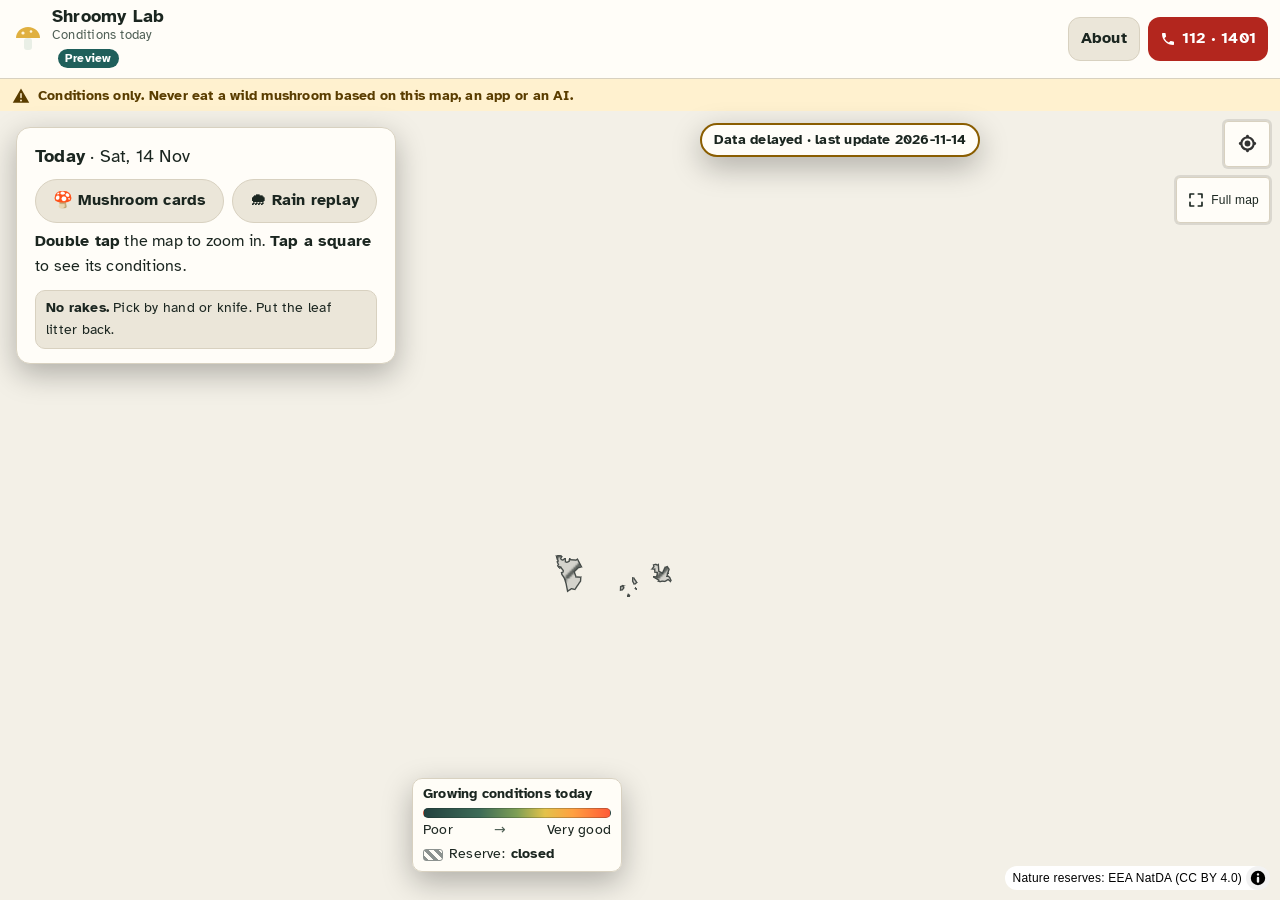
==== lab/index.html @ 7170614d "Shroomy Lab: first publish (lab/ only), from branch lab 788f654" ====
<!doctype html>
<html lang="en">
<head>
  <meta charset="utf-8" />
  <meta name="viewport" content="width=device-width, initial-scale=1, viewport-fit=cover" />
  <meta name="theme-color" content="#14211b" />
  <meta name="description" content="Today's growing conditions for wild mushrooms in Cyprus forests. Conditions only. Never eat a wild mushroom based on this map, an app or an AI." />
  <meta property="og:title" content="Shroomy Lab" />
  <meta property="og:description" content="Today's growing conditions for wild mushrooms in Cyprus forests. Conditions only." />
  <title>Shroomy Lab · mushroom growing conditions in Cyprus</title>
  <link rel="icon" href="data:image/svg+xml,%3Csvg xmlns='http://www.w3.org/2000/svg' viewBox='0 0 32 32'%3E%3Cpath d='M4 15c0-6 5-11 12-11s12 5 12 11z' fill='%23e0b040'/%3E%3Crect x='12' y='15' width='8' height='12' rx='3' fill='%23e9efe6'/%3E%3C/svg%3E" />
  <script type="module" crossorigin src="./assets/main-BOtK5lA-.js"></script>
  <link rel="modulepreload" crossorigin href="./assets/theme-C9IOXCSn.js">
  <link rel="stylesheet" crossorigin href="./assets/theme-C7DNfvDf.css">
  <link rel="stylesheet" crossorigin href="./assets/main-DDSyw2Ic.css">
</head>
<body>
  <div class="app">
    <header class="topbar">
      <a class="brand" href="./" aria-label="Shroomy Lab, home" data-tip="Reload the map.">
        <svg width="32" height="32" viewBox="0 0 32 32" aria-hidden="true">
          <path d="M4 15c0-6 5-11 12-11s12 5 12 11z" fill="#e0b040" />
          <circle cx="11" cy="10" r="1.6" fill="#fff6dc" /><circle cx="19" cy="8.5" r="1.3" fill="#fff6dc" />
          <rect x="12" y="15" width="8" height="12" rx="3" fill="#e9efe6" />
        </svg>
        <span class="brand-text">
          <span class="brand-name">Shroomy Lab</span>
          <span class="brand-sub">Conditions today</span>
        </span>
      </a>
      <a class="about-link" href="about.html" data-tip="What this map shows, where the data comes from, and its limits.">About</a>
      <button class="sos" type="button" data-emergency aria-haspopup="dialog" aria-label="Poisoning emergency: 112 and 1401"
        data-tip="Mushroom poisoning help: call 112 (ambulance) or the Cyprus Poison Centre 1401. Do not wait for symptoms.">
        <svg width="16" height="16" viewBox="0 0 24 24" aria-hidden="true"><path fill="currentColor" d="M6.6 10.8a15.1 15.1 0 0 0 6.6 6.6l2.2-2.2c.3-.3.7-.4 1-.2 1.1.4 2.3.6 3.6.6.6 0 1 .4 1 1V20c0 .6-.4 1-1 1A17 17 0 0 1 3 4c0-.6.4-1 1-1h3.5c.6 0 1 .4 1 1 0 1.2.2 2.4.6 3.6.1.3 0 .7-.2 1z"/></svg>
        <span>112 · 1401</span>
      </button>
    </header>

    <div class="safety" role="note">
      <svg width="18" height="18" viewBox="0 0 24 24" aria-hidden="true"><path fill="currentColor" d="M12 2 1 21h22L12 2Zm0 6c.6 0 1 .4 1 1v5a1 1 0 1 1-2 0V9c0-.6.4-1 1-1Zm0 11.2a1.3 1.3 0 1 1 0-2.6 1.3 1.3 0 0 1 0 2.6Z"/></svg>
      <span>Conditions only. Never eat a wild mushroom based on this map, an app or an AI.</span>
    </div>

    <main class="stage">
      <div id="map" role="region" aria-label="Map of today's growing conditions in Cyprus"></div>
      <div id="loading" class="loading" role="status"><span class="spinner" aria-hidden="true"></span>
        <span id="loading-text">Loading the forest map…</span></div>
      <div id="delayed" class="delayed" role="status" hidden></div>
      <div id="map-legend" class="map-legend" role="img" tabindex="0"></div>
      <section id="sheet" class="sheet" aria-label="Today and the tapped square"></section>
    </main>
  </div>
</body>
</html>
---- lab/assets/theme-C7DNfvDf.css ----
@font-face{font-family:Atkinson Hyperlegible;font-style:normal;font-display:swap;font-weight:400;src:url(./atkinson-hyperlegible-latin-ext-400-normal-DRk46D-x.woff2)format("woff2"),url(./atkinson-hyperlegible-latin-ext-400-normal-Bbz-b3yf.woff)format("woff");unicode-range:U+100-2BA,U+2BD-2C5,U+2C7-2CC,U+2CE-2D7,U+2DD-2FF,U+304,U+308,U+329,U+1D00-1DBF,U+1E00-1E9F,U+1EF2-1EFF,U+2020,U+20A0-20AB,U+20AD-20C0,U+2113,U+2C60-2C7F,U+A720-A7FF}@font-face{font-family:Atkinson Hyperlegible;font-style:normal;font-display:swap;font-weight:400;src:url(./atkinson-hyperlegible-latin-400-normal-BrHNak5F.woff2)format("woff2"),url(./atkinson-hyperlegible-latin-400-normal-BbWidj28.woff)format("woff");unicode-range:U+??,U+131,U+152-153,U+2BB-2BC,U+2C6,U+2DA,U+2DC,U+304,U+308,U+329,U+2000-206F,U+20AC,U+2122,U+2191,U+2193,U+2212,U+2215,U+FEFF,U+FFFD}@font-face{font-family:Atkinson Hyperlegible;font-style:normal;font-display:swap;font-weight:700;src:url(./atkinson-hyperlegible-latin-ext-700-normal-BoVPHkS0.woff2)format("woff2"),url(./atkinson-hyperlegible-latin-ext-700-normal-CKkU2Dpt.woff)format("woff");unicode-range:U+100-2BA,U+2BD-2C5,U+2C7-2CC,U+2CE-2D7,U+2DD-2FF,U+304,U+308,U+329,U+1D00-1DBF,U+1E00-1E9F,U+1EF2-1EFF,U+2020,U+20A0-20AB,U+20AD-20C0,U+2113,U+2C60-2C7F,U+A720-A7FF}@font-face{font-family:Atkinson Hyperlegible;font-style:normal;font-display:swap;font-weight:700;src:url(./atkinson-hyperlegible-latin-700-normal-GZI4o3u0.woff2)format("woff2"),url(./atkinson-hyperlegible-latin-700-normal-BK6Glc0m.woff)format("woff");unicode-range:U+??,U+131,U+152-153,U+2BB-2BC,U+2C6,U+2DA,U+2DC,U+304,U+308,U+329,U+2000-206F,U+20AC,U+2122,U+2191,U+2193,U+2212,U+2215,U+FEFF,U+FFFD}@font-face{font-family:Plain Digits;font-weight:400;unicode-range:U+30-39;src:local(Helvetica Neue),local(HelveticaNeue),local(Arial),local(ArialMT),local(Roboto),local(Roboto-Regular),local(Segoe UI),local(SegoeUI)}@font-face{font-family:Plain Digits;font-weight:700;unicode-range:U+30-39;src:local(Helvetica Neue Bold),local(HelveticaNeue-Bold),local(Arial Bold),local(Arial-BoldMT),local(Roboto Bold),local(Roboto-Bold),local(Segoe UI Bold),local(SegoeUI-Bold)}:root{--font:"Plain Digits", "Atkinson Hyperlegible", system-ui, -apple-system, "Segoe UI", sans-serif;--fs-0:.875rem;--fs-1:1rem;--fs-2:1.125rem;--fs-3:1.375rem;--fs-4:1.75rem;--lh:1.6;--track:.012em;--radius:14px;--radius-s:10px;--gap:12px;--tap:48px;--shadow:0 10px 30px #00000047;--bg:#f3f0e7;--surface:#fffdf8;--surface-2:#ebe6d9;--line:#d8d1c0;--ink:#1b2620;--ink-soft:#4f5f55;--accent:#8a5d00;--accent-ink:#fff;--safety-bg:#fff1cf;--safety-ink:#5a3d00;--sos-bg:#b3261e;--sos-ink:#fff;--closed:#8c928f;--focus:#1c6dd0}:root[data-theme=dark]{--bg:#0c1612;--surface:#14211b;--surface-2:#1d2d25;--line:#2c3d34;--ink:#e9efe6;--ink-soft:#a9b8ad;--accent:#e0b040;--accent-ink:#1a1405;--safety-bg:#3a2f12;--safety-ink:#f6dfa6;--sos-bg:#e5483b;--sos-ink:#fff;--closed:#8c928f;--focus:#8cc4ff;--shadow:0 10px 30px #00000080}@media (prefers-color-scheme:dark){:root:not([data-theme=light]){--bg:#0c1612;--surface:#14211b;--surface-2:#1d2d25;--line:#2c3d34;--ink:#e9efe6;--ink-soft:#a9b8ad;--accent:#e0b040;--accent-ink:#1a1405;--safety-bg:#3a2f12;--safety-ink:#f6dfa6;--sos-bg:#e5483b;--sos-ink:#fff;--focus:#8cc4ff;--shadow:0 10px 30px #00000080}}*{box-sizing:border-box}html,body{height:100%;margin:0}body{background:var(--bg);color:var(--ink);font-family:var(--font);font-size:var(--fs-2);line-height:var(--lh);letter-spacing:var(--track);text-align:left;-webkit-font-smoothing:antialiased}button{font:inherit;color:inherit;letter-spacing:inherit}:focus-visible{outline:3px solid var(--focus);outline-offset:2px;border-radius:6px}a{color:var(--accent)}.muted{color:var(--ink-soft)}.small{font-size:var(--fs-0)!important}.app{grid-template-rows:auto auto 1fr;grid-template-columns:minmax(0,1fr);height:100dvh;display:grid;overflow:hidden}.topbar{background:var(--surface);border-bottom:1px solid var(--line);align-items:center;gap:8px;min-height:56px;padding:6px 12px;display:flex}.brand{min-width:0;color:inherit;flex:1;align-items:center;gap:8px;text-decoration:none;display:flex}.brand svg{flex:none}.brand-text{min-width:0;overflow:hidden}.brand-name,.brand-sub{white-space:nowrap;text-overflow:ellipsis;line-height:1.2;display:block;overflow:hidden}.brand-name{font-weight:700;font-size:var(--fs-2)}.brand-sub{color:var(--ink-soft);font-size:.8rem}.about-link{border:1px solid var(--line);background:var(--surface-2);min-height:44px;color:var(--ink);font-size:var(--fs-1);border-radius:12px;flex:none;align-items:center;padding:0 12px;font-weight:700;text-decoration:none;display:inline-flex}.sos{cursor:pointer;background:var(--sos-bg);height:44px;color:var(--sos-ink);font-weight:700;font-size:var(--fs-1);white-space:nowrap;border:0;border-radius:12px;flex:none;align-items:center;gap:6px;padding:0 12px;display:inline-flex}.safety{background:var(--safety-bg);color:var(--safety-ink);align-items:flex-start;gap:8px;padding:6px 12px;font-size:.9rem;font-weight:700;line-height:1.4;display:flex}.safety svg{flex:none;margin-top:2px}.safety a{color:inherit}.ver-badge{color:#fff;vertical-align:middle;white-space:nowrap;background:#1f5f5b;border-radius:999px;margin-left:6px;padding:0 7px;font-size:.72rem;font-weight:700;line-height:1.6;display:inline-block}.stage{min-height:0;position:relative}#map{position:absolute;inset:0}.maplibregl-ctrl-group{border:1px solid var(--line);background:var(--surface)!important}.maplibregl-ctrl-group button{width:44px!important;height:44px!important}:root[data-theme=dark] .maplibregl-ctrl-icon{filter:invert()}.maplibregl-ctrl-attrib{font-size:12px}.map-legend{z-index:2;background:color-mix(in srgb, var(--surface) 94%, transparent);border:1px solid var(--line);border-radius:var(--radius-s);width:176px;box-shadow:var(--shadow);font-size:var(--fs-0);cursor:help;padding:6px 10px 7px;line-height:1.35;position:absolute;top:8px;left:8px}.ml-title{margin-bottom:4px;font-weight:700}.ml-bar{border:1px solid color-mix(in srgb, var(--ink) 25%, transparent);border-radius:6px;height:10px}.ml-scale{justify-content:space-between;gap:6px;margin-top:3px;display:flex}.ml-scale span:nth-child(2){color:var(--ink-soft)}.ml-closed{align-items:center;gap:6px;margin-top:5px;display:flex}.swatch-closed{border:1.5px solid var(--closed);background:repeating-linear-gradient(45deg, var(--closed) 0 3px, transparent 3px 7px);border-radius:3px;flex:none;width:20px;height:12px}.delayed{z-index:3;left:50%;bottom:calc(var(--sheet-h,140px) + 8px);background:var(--surface);border:2px solid var(--accent);box-shadow:var(--shadow);font-size:var(--fs-0);white-space:nowrap;border-radius:999px;padding:4px 12px;font-weight:700;position:absolute;transform:translate(-50%)}.pick-pin{pointer-events:none;border:3px solid var(--ink);background:color-mix(in srgb, var(--accent) 70%, transparent);width:22px;height:22px;box-shadow:0 0 0 3px var(--bg), var(--shadow);border-radius:50%}.loading{z-index:5;background:var(--surface);border:1px solid var(--line);width:max-content;max-width:calc(100vw - 32px);box-shadow:var(--shadow);font-size:var(--fs-1);border-radius:999px;align-items:center;gap:12px;padding:10px 16px;font-weight:700;transition:opacity .35s;display:flex;position:absolute;top:40%;left:50%;transform:translate(-50%,-50%)}.loading.done{opacity:0}.loading.failed{border:2px solid var(--sos-bg);border-radius:16px}.loading.failed .spinner,.loading[hidden]{display:none}.spinner{border:3px solid var(--line);border-top-color:var(--accent);border-radius:50%;flex:none;width:22px;height:22px;animation:.9s linear infinite spin}@keyframes spin{to{transform:rotate(360deg)}}@media (prefers-reduced-motion:reduce){.spinner{animation-duration:2.5s}.loading{transition:none}}@media (width<=899px){.maplibregl-ctrl-bottom-right,.maplibregl-ctrl-bottom-left{bottom:min(var(--sheet-h,140px), 60vh);z-index:3}}.sheet{z-index:4;background:var(--surface);border-top:1px solid var(--line);max-height:62%;box-shadow:var(--shadow);padding:10px 16px calc(12px + env(safe-area-inset-bottom));border-radius:18px 18px 0 0;position:absolute;bottom:0;left:0;right:0;overflow-y:auto}.sheet p{font-size:var(--fs-1);margin:6px 0 0}.panel-h{font-size:var(--fs-1);margin:4px 0 6px}.start-row{justify-content:space-between;align-items:center;gap:10px;display:flex}.start-row .today{font-size:var(--fs-2);margin:0}.chip-btn,.back-btn{border:1px solid var(--line);cursor:pointer;background:var(--surface-2);min-height:44px;color:var(--ink);font-size:var(--fs-1);white-space:nowrap;border-radius:999px;padding:0 14px;font-weight:700}.back-btn{text-align:left;border-radius:12px;width:100%}.chip-btn:hover,.back-btn:hover{border-color:var(--accent)}.hint{color:var(--ink)}.no-rakes{background:var(--surface-2);border:1px solid var(--line);cursor:help;border-radius:10px;padding:6px 10px;font-size:var(--fs-0)!important;margin-top:10px!important}.primary-btn{cursor:pointer;background:var(--accent);min-height:44px;color:var(--accent-ink);font-weight:700;font-size:var(--fs-1);border:0;border-radius:12px;padding:0 16px}@media (width>=900px){.sheet{border-radius:var(--radius);border:1px solid var(--line);width:380px;max-height:calc(100% - 32px);padding:14px 18px;inset:16px auto auto 16px}.map-legend{width:210px;top:auto;bottom:28px;left:412px}.delayed{top:12px;bottom:auto;left:calc(50% + 200px)}.loading{left:calc(50% + 200px)}}.card-bar{justify-content:space-between;align-items:center;gap:8px;margin:-2px 0 6px;display:flex}.card-x{border:1px solid var(--line);background:var(--surface-2);cursor:pointer;border-radius:10px;min-width:44px;min-height:44px;font-size:1.15rem;line-height:1}.card-x:hover{border-color:var(--accent)}.rating{text-align:left;cursor:pointer;border:1px solid var(--line);background:var(--surface-2);border-radius:14px;align-items:center;gap:12px;width:100%;padding:10px 12px;display:flex}.rating:hover{border-color:var(--accent)}.rating-swatch{width:18px;height:40px;box-shadow:0 0 0 1.5px color-mix(in srgb, var(--ink) 30%, transparent);border-radius:6px;flex:none}.rating-text{flex:1;min-width:0;display:grid}.rating-word{font-size:var(--fs-4);font-weight:700;line-height:1.15}.rating-sub{font-size:var(--fs-0);color:var(--ink-soft)}.rating-more{color:var(--ink-soft);flex:none;font-size:1.1rem}.rating-none{font-size:var(--fs-3)!important}.why{border:1px solid var(--line);border-radius:12px;margin-top:8px;padding:8px 12px 10px}.why[hidden]{display:none}.why-list{gap:8px;margin:8px 0 0;padding:0;list-style:none;display:grid}.why-top{font-size:var(--fs-0);justify-content:space-between;gap:8px;display:flex}.why-bar{background:var(--surface);border:1px solid var(--line);border-radius:4px;height:8px;overflow:hidden}.why-bar i{border-radius:4px;height:100%;display:block}.why-val{font-size:var(--fs-0);color:var(--ink-soft)}.card-h{font-size:var(--fs-1);margin:14px 0 4px}.sp-list{font-size:var(--fs-1);gap:4px;margin:0;padding:0;list-style:none;display:grid}.sp-list i{font-weight:700}.facts{font-size:var(--fs-1);gap:4px;margin:12px 0 0;padding:0;list-style:none;display:grid}.maps-link{margin:12px 0 0}.maps-btns{grid-template-columns:minmax(0,1fr) minmax(0,1fr);align-items:stretch;gap:8px;display:grid}.maps-btn{border:1px solid var(--line);background:var(--surface-2);min-height:56px;color:var(--ink);font:inherit;font-size:var(--fs-1);text-align:center;cursor:pointer;border-radius:12px;justify-content:center;align-items:center;gap:8px;padding:4px 8px;font-weight:700;line-height:1.2;text-decoration:none;display:inline-flex}.maps-btn.primary{background:var(--accent);border-color:var(--accent);color:var(--accent-ink);flex-direction:column;gap:0}.maps-btn:hover{filter:brightness(1.06)}.maps-main{align-items:center;gap:8px;display:inline-flex}.maps-warn{opacity:.9;font-size:.78rem;font-weight:700}.maps-note{margin:6px 0 0!important}.maps-copy{border:1px solid var(--accent);background:var(--surface);width:100%;min-height:40px;color:var(--ink);font:inherit;font-size:var(--fs-0);border-radius:10px;margin-top:8px;padding:0 10px}@media (width<=340px){.maps-btns{grid-template-columns:1fr}}.clock{border:1px solid var(--line);background:var(--surface-2);border-radius:10px;padding:8px 10px;margin-top:12px!important}.clock.open{border-color:var(--accent)}.why-row,.facts li,.clock,.map-legend{cursor:help}.replay{margin-top:10px}.replay-row{font-size:var(--fs-1);flex-wrap:wrap;align-items:center;gap:10px;display:flex}.tl{cursor:pointer;align-items:flex-end;gap:2px;height:42px;margin-top:8px;display:flex}.tl i{opacity:.55;background:#4f97d1;border-radius:2px 2px 0 0;flex:1}.tl i.now{opacity:1;outline:2px solid var(--ink)}.replay input[type=range]{width:100%;accent-color:var(--accent);min-height:32px;margin:6px 0 0}dialog.emergency{background:var(--surface);width:min(560px,100vw - 32px);max-height:calc(100dvh - 32px);color:var(--ink);box-shadow:var(--shadow);border:0;border-radius:18px;padding:0;overflow:auto}dialog.emergency::backdrop{background:#0009}.em-head{background:var(--sos-bg);color:var(--sos-ink);padding:16px 20px}.em-head h2{font-size:var(--fs-4);margin:0;line-height:1.2}.em-body{padding:16px 20px 20px}.call{background:var(--sos-bg);min-height:64px;color:var(--sos-ink);font-weight:700;font-size:var(--fs-3);border-radius:14px;justify-content:space-between;align-items:center;gap:12px;margin-bottom:10px;padding:10px 16px;text-decoration:none;display:flex}.call.secondary{background:var(--surface-2);color:var(--ink);border:2px solid var(--sos-bg)}.call small{font-size:var(--fs-1);font-weight:400;display:block}.em-body ul{margin:12px 0;padding-left:1.2em}.em-body li{margin:6px 0}.em-close{border:1px solid var(--line);background:var(--surface-2);cursor:pointer;border-radius:12px;width:100%;min-height:48px;margin-top:8px;font-weight:700}.tip{z-index:1000;background:var(--ink);max-width:min(300px,100vw - 16px);color:var(--bg);font-size:var(--fs-1);box-shadow:var(--shadow);pointer-events:none;opacity:0;border-radius:10px;padding:8px 12px;font-weight:400;line-height:1.45;transition:opacity .12s;position:fixed}.tip.on{opacity:1}.tip[hidden]{display:none}.tip:after{content:"";left:var(--arrow-x,50%);border:6px solid #0000;border-bottom:0;border-top-color:var(--ink);position:absolute;bottom:-6px;transform:translate(-50%)}.tip.below:after{border:6px solid #0000;border-top:0;border-bottom-color:var(--ink);top:-6px;bottom:auto}[data-tip]{-webkit-touch-callout:none}@media (prefers-reduced-motion:reduce){.tip{transition:none}}.page{max-width:720px;margin:0 auto;padding:20px 16px 64px}.page h1{font-size:var(--fs-4);margin:8px 0 12px;line-height:1.25}.page h2{font-size:var(--fs-3);margin:28px 0 6px}.page p,.page li{max-width:64ch}.page li{margin:6px 0}.page .card{background:var(--surface);border:1px solid var(--line);border-radius:var(--radius);margin:10px 0;padding:12px 16px}.page .card p{margin:4px 0}.page .credits{font-size:var(--fs-1);padding-left:1.2em}.page .tag{font-size:var(--fs-0);color:var(--ink-soft)}.about-top{z-index:2;position:sticky;top:0}@media (width<=899px){.stage:has(.sheet[data-view=card]) .map-legend{display:none}}@media (width<=420px){.topbar{gap:6px;padding:6px 8px 6px 10px}.brand{gap:6px}.about-link{padding:0 10px;font-size:.95rem}.sos{gap:4px;padding:0 10px;font-size:.95rem}.sos svg{width:14px;height:14px}}.start-btns{flex-wrap:wrap;gap:8px;margin-top:8px;display:flex}.start-btns .chip-btn{flex:auto}.sp-open{text-align:left;cursor:pointer;border:1px solid var(--line);background:var(--surface-2);width:100%;min-height:48px;font-size:var(--fs-1);border-radius:12px;justify-content:space-between;align-items:center;gap:8px;padding:6px 12px;display:flex}.sp-open:hover{border-color:var(--accent)}.sp-open-go{color:var(--ink-soft);flex:none;font-size:1.4rem}.page details{margin:8px 0}.page summary{cursor:pointer;align-items:center;min-height:44px;font-weight:700;display:flex}.ml-note{color:var(--ink-soft);margin-top:3px}.card-bar{z-index:2;background:var(--surface);border-bottom:1px solid var(--line);margin:-10px -16px 6px;padding:8px 16px 6px;position:sticky;top:-10px}@media (width>=900px){.card-bar{margin:-14px -18px 8px;padding:10px 18px 8px;top:-14px}}.sp-list{gap:8px}.sp-open{justify-content:flex-start;gap:12px;min-height:64px;padding:6px 10px 6px 6px}.sp-thumb{object-fit:cover;background:var(--line);border-radius:10px;flex:none;width:52px;height:52px}.sp-name{flex:1;min-width:0;line-height:1.3;display:grid}.sp-name i{font-weight:700;font-size:var(--fs-1)}.sp-common{font-size:var(--fs-0);color:var(--ink-soft)}@media (width<=420px){.topbar{gap:6px;padding:6px 8px}.brand{gap:6px}.brand svg{width:26px;height:26px}.brand-name{font-size:1.05rem}.app .brand-sub{display:none}.app .ver-badge{margin-left:0}.about-link,.sos{padding:0 10px}.map-legend{width:156px;padding:5px 8px 6px}}.sc{--toxic:#a8580a}:root[data-theme=dark] .sc{--toxic:#f0a24f}@media (prefers-color-scheme:dark){:root:not([data-theme=light]) .sc{--toxic:#f0a24f}}dialog.species-dlg.sc{background:var(--bg);width:min(720px,100vw - 24px);max-width:none;height:min(900px,100dvh - 24px);max-height:none;color:var(--ink);box-shadow:var(--shadow);border:0;border-radius:20px;padding:0;overflow:hidden}dialog.species-dlg.sc[open]{display:block}dialog.species-dlg.sc::backdrop{background:#0009}@media (width<=899px){dialog.species-dlg.sc{border-radius:0;width:100vw;height:100dvh;margin:0}}.sc .ic{flex:none;display:block}.sc-main{flex-direction:column;height:100%;min-height:0;display:flex}.sc-soft{color:var(--ink-soft)}.sc-head{background:var(--surface);border-bottom:1px solid var(--line);align-items:center;gap:8px;padding:8px 12px;display:flex}.sc-title{min-width:0;font-size:var(--fs-2);overflow-wrap:anywhere;flex:1;margin:0;line-height:1.2}.sc-title span{font-size:var(--fs-0);color:var(--ink-soft);font-weight:400;display:block}.sc-round{width:var(--tap);height:var(--tap);border:1px solid var(--line);background:var(--surface-2);color:var(--ink);cursor:pointer;border-radius:50%;flex:none;place-items:center;padding:0;display:inline-grid}.sc-safety{background:var(--safety-bg);color:var(--safety-ink);font-weight:700;font-size:var(--fs-0);align-items:flex-start;gap:8px;padding:8px 14px;line-height:1.4;display:flex}.sc-safety svg{flex:none;width:18px;height:18px;margin-top:1px}.sc-body{overscroll-behavior:contain;flex:1;min-height:0;overflow-y:auto}.sc-page{max-width:680px;font-size:var(--fs-1);margin:0 auto;padding:16px 16px 32px}.sc-h{font-size:var(--fs-3);align-items:center;gap:8px;margin:26px 0 10px;line-height:1.25;display:flex}.sc-h .ic{color:var(--accent)}.sc-h.danger{color:var(--sos-bg);margin-top:0}.sc-h.danger svg{flex:none;width:24px;height:24px}.sc-danger-btn{text-align:left;cursor:pointer;border:2px solid var(--sos-bg);background:var(--surface);width:100%;color:var(--ink);border-radius:16px;align-items:center;gap:12px;padding:10px 12px;display:flex}.sc-danger-ph{flex:none;display:flex}.sc-danger-ph img{object-fit:cover;border:3px solid var(--surface);background:var(--line);border-radius:50%;width:48px;height:48px;margin-left:-14px}.sc-danger-ph img:first-child{margin-left:0}.sc-danger-text{min-width:0;color:var(--ink-soft);flex:1;gap:2px;display:grid}.sc-danger-text b{color:var(--sos-bg);font-size:var(--fs-2);align-items:center;gap:6px;line-height:1.25;display:flex}.sc-danger-text b svg{flex:none;width:18px;height:18px}.sc-list{gap:10px;margin:0;padding:0;list-style:none;display:grid}.sc-row{text-align:left;cursor:pointer;border:1px solid var(--line);background:var(--surface);width:100%;color:var(--ink);border-radius:16px;align-items:center;gap:14px;padding:8px 12px 8px 8px;display:flex}.sc-row.on{border:2px solid var(--accent)}.sc-row img{object-fit:cover;background:var(--line);border-radius:12px;flex:none;width:84px;height:84px}.sc-list.off .sc-row img{filter:saturate(.4)}.sc-row-text{flex:1;gap:2px;min-width:0;line-height:1.3;display:grid}.sc-row-text b{font-size:var(--fs-2)}.sc-row>.ic{color:var(--ink-soft)}.sc-chip{font-size:var(--fs-0);background:var(--surface-2);color:var(--ink-soft);border-radius:999px;justify-self:start;align-items:center;gap:4px;margin-top:4px;padding:2px 10px;font-weight:700;display:inline-flex}.sc-chip.on{background:var(--accent);color:var(--accent-ink)}.sc-danger{border:2px solid var(--sos-bg);background:var(--surface);border-radius:18px;padding:16px}.sc-danger>p{margin:0 0 12px}.sc-sign-h{margin:0 0 6px!important}.sc-signs{gap:8px;margin:0 0 14px;padding:0;list-style:none;display:grid}.sc-signs li{background:var(--safety-bg);color:var(--safety-ink);border-radius:12px;padding:10px 12px;font-weight:700;line-height:1.45}.sc-sign{background:var(--safety-bg);color:var(--safety-ink);border-radius:12px;padding:10px 12px}.sc-lk{gap:8px;margin:0;padding:0;list-style:none;display:grid}@media (width>=640px){.sc-lk{grid-template-columns:1fr 1fr}}.sc-lk-row{text-align:left;cursor:zoom-in;border:1px solid color-mix(in srgb, var(--toxic) 50%, transparent);background:var(--bg);width:100%;height:100%;color:var(--ink);border-radius:12px;align-items:flex-start;gap:10px;padding:6px;display:flex}.sc-lk-row.deadly{border-color:var(--sos-bg)}.sc-lk-row img,.sc-noimg{object-fit:cover;background:var(--line);border-radius:8px;flex:none;width:64px;height:64px}.sc-lk-text{min-width:0;font-size:var(--fs-0);gap:1px;line-height:1.35;display:grid}.sc-lk-text b{font-size:var(--fs-1)}.sc-lk-note{margin-top:2px}.sc-sev{width:fit-content;font-size:var(--fs-0);background:var(--toxic);color:#fff;vertical-align:middle;border-radius:999px;align-items:center;gap:4px;padding:1px 8px 1px 6px;font-weight:700;display:inline-flex}.sc-sev.deadly{background:var(--sos-bg)}.sc-sev svg{width:14px;height:14px}:root[data-theme=dark] .sc-sev.toxic{color:#1a1405}@media (prefers-color-scheme:dark){:root:not([data-theme=light]) .sc-sev.toxic{color:#1a1405}}.sc-car-wrap{position:relative}.sc-car{scroll-snap-type:x mandatory;scrollbar-width:none;border-radius:16px;margin:0;padding:0;list-style:none;display:flex;overflow-x:auto}.sc-car::-webkit-scrollbar{display:none}.sc-car li{scroll-snap-align:start;flex:0 0 100%}.sc-photo{background:var(--line);cursor:zoom-in;aspect-ratio:4/3;border:0;width:100%;padding:0;display:block;position:relative}.sc-photo img{object-fit:cover;width:100%;height:100%;display:block}.sc-cc{color:#f3f0e7;background:#0c1612b3;border-radius:50%;place-items:center;width:26px;height:26px;font-size:15px;font-weight:700;line-height:1;display:grid;position:absolute;bottom:8px;right:8px}.sc-dots{background:#0c16128c;border-radius:999px;gap:6px;padding:5px 8px;display:flex;position:absolute;bottom:10px;left:50%;transform:translate(-50%)}.sc-dots i{background:#f3f0e773;border-radius:50%;width:8px;height:8px}.sc-dots i.on{background:#f3f0e7}.sc-name{font-size:var(--fs-4);margin:14px 0 0;line-height:1.15}.sc-sub{color:var(--ink-soft);margin:4px 0 0}.sc-sub b{color:var(--ink)}.sc-q{border:1px solid var(--line);cursor:help;vertical-align:2px;border-radius:50%;place-items:center;width:22px;height:22px;margin-left:6px;font-size:13px;font-weight:700;display:inline-grid}.sc-look{border:1px solid var(--line);background:var(--surface);border-radius:14px;gap:0;margin:0;display:grid;overflow:hidden}.sc-look div{border-top:1px solid var(--line);grid-template-columns:7.5em 1fr;gap:12px;padding:10px 14px;display:grid}.sc-look div:first-child{border-top:0}.sc-look dt{font-weight:700}.sc-look dd{margin:0;line-height:1.5}@media (width<=420px){.sc-look div{grid-template-columns:1fr;gap:0}}.sc-where{gap:6px;margin:0;padding-left:1.2em;line-height:1.5;display:grid}.sc-months{grid-template-columns:repeat(12,1fr);gap:3px;display:grid}.sc-months span{height:40px;font-weight:700;font-size:var(--fs-0);background:var(--surface-2);color:var(--ink-soft);border-radius:8px;place-items:center;display:grid;position:relative}.sc-months span.on{background:var(--accent);color:var(--accent-ink)}.sc-months span.now{outline:3px solid var(--ink);outline-offset:1px}.sc-when{align-items:flex-start;gap:8px;margin:12px 0 0;display:flex}.sc-when.on .ic{color:var(--accent);margin-top:2px}.sc-more{width:100%;min-height:var(--tap);border:1px solid var(--line);color:var(--ink-soft);cursor:pointer;font-size:var(--fs-0);background:0 0;border-radius:14px;justify-content:center;align-items:center;gap:8px;margin-top:28px;display:inline-flex}.sc-layer{z-index:5;background:var(--surface);flex-direction:column;display:flex;position:absolute;inset:0;overflow-y:auto}.sc-layer[hidden]{display:none}.sc-layer-head{z-index:1;background:var(--surface);border-bottom:1px solid var(--line);align-items:center;gap:10px;padding:8px 12px 8px 16px;display:flex;position:sticky;top:0}.sc-layer-head h2{font-size:var(--fs-2);flex:1;margin:0;line-height:1.3}.sc-layer-head h2 .sc-soft{font-size:var(--fs-0);font-weight:400;display:block}.sc-viewer{color:#f3f0e7;background:#0b120f;flex-direction:column;min-height:100%;display:flex}.sc-viewer .sc-layer-head{background:#0b120f;border-color:#26342d}.sc-viewer .sc-soft{color:#cfd8d1}.sc-viewer .sc-round{color:#f3f0e7;background:#1d2d25;border-color:#2c3d34}.sc-viewer-ph{flex:1;place-items:center;min-height:240px;padding:8px;display:grid;position:relative}.sc-viewer-ph img{object-fit:contain;border-radius:8px;max-width:100%;max-height:calc(100dvh - 240px);display:block}.sc-prev,.sc-next{position:absolute;top:50%;transform:translateY(-50%)}.sc-prev{left:10px}.sc-next{right:10px}.sc-viewer-note{margin:0;padding:4px 16px 0;font-weight:700}.sc-credit{padding:10px 16px calc(16px + env(safe-area-inset-bottom));font-size:var(--fs-0);color:#cfd8d1;gap:4px;margin:0;display:grid}.sc-credit a{color:#e0b040;align-items:center;min-height:32px;font-weight:700;display:inline-flex}.sc-info{max-width:680px;font-size:var(--fs-1);padding:4px 16px 24px}.sc-info h3{font-size:var(--fs-2);margin:20px 0 6px}.sc-info p{margin:6px 0}.sc-credits{gap:8px;margin:8px 0;padding:0;list-style:none;display:grid}.sc-credits li{font-size:var(--fs-0);align-items:center;gap:10px;line-height:1.35;display:flex}.sc-credits img{object-fit:cover;background:var(--line);border-radius:8px;flex:none;width:52px;height:52px}.sc-credits a{color:var(--ink-soft)}.sc-fold{border:1px solid var(--line);border-radius:12px;margin:12px 0;padding:0 12px}.sc-fold summary{min-height:var(--tap);cursor:pointer;color:var(--accent);align-items:center;font-weight:700;display:flex}.sc-links{margin:6px 0;padding-left:1.2em}.sc-links li{margin:4px 0}.sc-info .rec-chart{grid-template-columns:repeat(12,1fr);align-items:end;gap:3px;max-width:420px;height:64px;margin:8px 0 2px;display:grid}.sc-info .rec-m{color:var(--ink-soft);justify-items:center;gap:2px;font-size:.75rem;display:grid}.sc-info .rec-m i{background:var(--accent);border-radius:3px 3px 0 0;width:100%;max-width:22px;display:block}.sc-info .rec-m.in span{color:var(--ink);font-weight:700;text-decoration:underline}@media (prefers-reduced-motion:reduce){.sc-car{scroll-behavior:auto}}.sc-jump{min-height:var(--tap);border:2px solid var(--sos-bg);color:var(--sos-bg);border-radius:12px;align-items:center;gap:8px;margin:0 0 12px;padding:8px 12px;font-weight:700;text-decoration:none;display:flex}.sc-jump svg{flex:none;width:20px;height:20px}.sc-me{margin-top:0}.sc-danger{margin-top:26px;scroll-margin-top:12px}.sc-h.danger:focus{outline:none}.sc-page>.sc-danger:first-child{margin-top:0}.sc-unchecked{background:var(--safety-bg);color:var(--safety-ink);font-size:var(--fs-0);border-radius:10px;align-items:flex-start;gap:8px;margin:0 0 8px;padding:6px 10px;display:flex}.sc-unchecked svg{flex:none;margin-top:2px}.sc-safety a{color:inherit}.sc-me .sc-jump{margin:14px 0 0}
---- lab/assets/main-DDSyw2Ic.css ----
.maplibregl-map{-webkit-tap-highlight-color:#0000;-webkit-touch-callout:none;font:12px/20px Helvetica Neue,Arial,Helvetica,sans-serif;position:relative;overflow:hidden}.maplibregl-canvas{position:absolute;top:0;left:0}.maplibregl-map:fullscreen{width:100%;height:100%}.maplibregl-ctrl-group button.maplibregl-ctrl-compass{touch-action:none}.maplibregl-canvas-container.maplibregl-interactive,.maplibregl-ctrl-group button.maplibregl-ctrl-compass{cursor:grab;-webkit-user-select:none;user-select:none}.maplibregl-canvas-container.maplibregl-interactive.maplibregl-track-pointer{cursor:pointer}.maplibregl-canvas-container.maplibregl-interactive:active,.maplibregl-ctrl-group button.maplibregl-ctrl-compass:active{cursor:grabbing}.maplibregl-canvas-container.maplibregl-touch-zoom-rotate,.maplibregl-canvas-container.maplibregl-touch-zoom-rotate .maplibregl-canvas{touch-action:pan-x pan-y}.maplibregl-canvas-container.maplibregl-touch-drag-pan,.maplibregl-canvas-container.maplibregl-touch-drag-pan .maplibregl-canvas{touch-action:pinch-zoom}.maplibregl-canvas-container.maplibregl-touch-zoom-rotate.maplibregl-touch-drag-pan,.maplibregl-canvas-container.maplibregl-touch-zoom-rotate.maplibregl-touch-drag-pan .maplibregl-canvas{touch-action:none}.maplibregl-canvas-container.maplibregl-touch-drag-pan.maplibregl-cooperative-gestures,.maplibregl-canvas-container.maplibregl-touch-drag-pan.maplibregl-cooperative-gestures .maplibregl-canvas{touch-action:pan-x pan-y}.maplibregl-ctrl-bottom-left,.maplibregl-ctrl-bottom-right,.maplibregl-ctrl-top-left,.maplibregl-ctrl-top-right{pointer-events:none;z-index:2;position:absolute}.maplibregl-ctrl-top-left{top:0;left:0}.maplibregl-ctrl-top-right{top:0;right:0}.maplibregl-ctrl-bottom-left{bottom:0;left:0}.maplibregl-ctrl-bottom-right{bottom:0;right:0}.maplibregl-ctrl{clear:both;pointer-events:auto;transform:translate(0)}.maplibregl-ctrl-top-left .maplibregl-ctrl{float:left;margin:10px 0 0 10px}.maplibregl-ctrl-top-right .maplibregl-ctrl{float:right;margin:10px 10px 0 0}.maplibregl-ctrl-bottom-left .maplibregl-ctrl{float:left;margin:0 0 10px 10px}.maplibregl-ctrl-bottom-right .maplibregl-ctrl{float:right;margin:0 10px 10px 0}.maplibregl-ctrl-group{background:#fff;border-radius:4px}.maplibregl-ctrl-group:not(:empty){box-shadow:0 0 0 2px #0000001a}.maplibregl-ctrl-group button{box-sizing:border-box;cursor:pointer;background-color:#0000;border:0;outline:none;width:29px;height:29px;padding:0;display:block}.maplibregl-ctrl button{-webkit-user-select:none;user-select:none}.maplibregl-ctrl-group button+button{border-top:1px solid #ddd}.maplibregl-ctrl button .maplibregl-ctrl-icon{background-position:50%;background-repeat:no-repeat;width:100%;height:100%;display:block}@media (forced-colors:active){.maplibregl-ctrl-group:not(:empty){box-shadow:0 0 0 2px buttontext}.maplibregl-ctrl-icon{background-color:#0000}.maplibregl-ctrl-group button+button{border-top:1px solid buttontext}}.maplibregl-ctrl button::-moz-focus-inner{border:0;padding:0}.maplibregl-ctrl-attrib-button:focus,.maplibregl-ctrl-group button:focus{box-shadow:0 0 2px 2px #0096ff}.maplibregl-ctrl button:disabled{cursor:not-allowed}.maplibregl-ctrl button:disabled .maplibregl-ctrl-icon{opacity:.25}@media (hover:hover){.maplibregl-ctrl button:not(:disabled):hover{background-color:#0000000d}}.maplibregl-ctrl button:not(:disabled):active{background-color:#0000000d}.maplibregl-ctrl-group button:focus:focus-visible{box-shadow:0 0 2px 2px #0096ff}.maplibregl-ctrl-group button:focus:not(:focus-visible){box-shadow:none}.maplibregl-ctrl-group button:focus:first-child{border-radius:4px 4px 0 0}.maplibregl-ctrl-group button:focus:last-child{border-radius:0 0 4px 4px}.maplibregl-ctrl-group button:focus:only-child{border-radius:inherit}.maplibregl-ctrl button.maplibregl-ctrl-zoom-out .maplibregl-ctrl-icon{background-image:url("data:image/svg+xml;charset=utf-8,%3Csvg xmlns='http://www.w3.org/2000/svg' width='29' height='29' viewBox='0 0 29 29' fill='%23333'%3E %3Cpath d='M10 13c-.75 0-1.5.75-1.5 1.5S9.25 16 10 16h9c.75 0 1.5-.75 1.5-1.5S19.75 13 19 13z'/%3E %3C/svg%3E")}.maplibregl-ctrl button.maplibregl-ctrl-zoom-in .maplibregl-ctrl-icon{background-image:url("data:image/svg+xml;charset=utf-8,%3Csvg xmlns='http://www.w3.org/2000/svg' width='29' height='29' viewBox='0 0 29 29' fill='%23333'%3E %3Cpath d='M14.5 8.5c-.75 0-1.5.75-1.5 1.5v3h-3c-.75 0-1.5.75-1.5 1.5S9.25 16 10 16h3v3c0 .75.75 1.5 1.5 1.5S16 19.75 16 19v-3h3c.75 0 1.5-.75 1.5-1.5S19.75 13 19 13h-3v-3c0-.75-.75-1.5-1.5-1.5'/%3E %3C/svg%3E")}@media (forced-colors:active){.maplibregl-ctrl button.maplibregl-ctrl-zoom-out .maplibregl-ctrl-icon{background-image:url("data:image/svg+xml;charset=utf-8,%3Csvg xmlns='http://www.w3.org/2000/svg' width='29' height='29' viewBox='0 0 29 29' fill='%23fff'%3E %3Cpath d='M10 13c-.75 0-1.5.75-1.5 1.5S9.25 16 10 16h9c.75 0 1.5-.75 1.5-1.5S19.75 13 19 13z'/%3E %3C/svg%3E")}.maplibregl-ctrl button.maplibregl-ctrl-zoom-in .maplibregl-ctrl-icon{background-image:url("data:image/svg+xml;charset=utf-8,%3Csvg xmlns='http://www.w3.org/2000/svg' width='29' height='29' viewBox='0 0 29 29' fill='%23fff'%3E %3Cpath d='M14.5 8.5c-.75 0-1.5.75-1.5 1.5v3h-3c-.75 0-1.5.75-1.5 1.5S9.25 16 10 16h3v3c0 .75.75 1.5 1.5 1.5S16 19.75 16 19v-3h3c.75 0 1.5-.75 1.5-1.5S19.75 13 19 13h-3v-3c0-.75-.75-1.5-1.5-1.5'/%3E %3C/svg%3E")}}@media (forced-colors:active) and (prefers-color-scheme:light){.maplibregl-ctrl button.maplibregl-ctrl-zoom-out .maplibregl-ctrl-icon{background-image:url("data:image/svg+xml;charset=utf-8,%3Csvg xmlns='http://www.w3.org/2000/svg' width='29' height='29' viewBox='0 0 29 29' fill='%23000'%3E %3Cpath d='M10 13c-.75 0-1.5.75-1.5 1.5S9.25 16 10 16h9c.75 0 1.5-.75 1.5-1.5S19.75 13 19 13z'/%3E %3C/svg%3E")}.maplibregl-ctrl button.maplibregl-ctrl-zoom-in .maplibregl-ctrl-icon{background-image:url("data:image/svg+xml;charset=utf-8,%3Csvg xmlns='http://www.w3.org/2000/svg' width='29' height='29' viewBox='0 0 29 29' fill='%23000'%3E %3Cpath d='M14.5 8.5c-.75 0-1.5.75-1.5 1.5v3h-3c-.75 0-1.5.75-1.5 1.5S9.25 16 10 16h3v3c0 .75.75 1.5 1.5 1.5S16 19.75 16 19v-3h3c.75 0 1.5-.75 1.5-1.5S19.75 13 19 13h-3v-3c0-.75-.75-1.5-1.5-1.5'/%3E %3C/svg%3E")}}.maplibregl-ctrl button.maplibregl-ctrl-fullscreen .maplibregl-ctrl-icon{background-image:url("data:image/svg+xml;charset=utf-8,%3Csvg xmlns='http://www.w3.org/2000/svg' width='29' height='29' viewBox='0 0 29 29' fill='%23333'%3E %3Cpath d='M24 16v5.5c0 1.75-.75 2.5-2.5 2.5H16v-1l3-1.5-4-5.5 1-1 5.5 4 1.5-3zM6 16l1.5 3 5.5-4 1 1-4 5.5 3 1.5v1H7.5C5.75 24 5 23.25 5 21.5V16zm7-11v1l-3 1.5 4 5.5-1 1-5.5-4L6 13H5V7.5C5 5.75 5.75 5 7.5 5zm11 2.5c0-1.75-.75-2.5-2.5-2.5H16v1l3 1.5-4 5.5 1 1 5.5-4 1.5 3h1z'/%3E %3C/svg%3E")}.maplibregl-ctrl button.maplibregl-ctrl-shrink .maplibregl-ctrl-icon{background-image:url("data:image/svg+xml;charset=utf-8,%3Csvg xmlns='http://www.w3.org/2000/svg' width='29' height='29' viewBox='0 0 29 29'%3E %3Cpath d='M18.5 16c-1.75 0-2.5.75-2.5 2.5V24h1l1.5-3 5.5 4 1-1-4-5.5 3-1.5v-1zM13 18.5c0-1.75-.75-2.5-2.5-2.5H5v1l3 1.5L4 24l1 1 5.5-4 1.5 3h1zm3-8c0 1.75.75 2.5 2.5 2.5H24v-1l-3-1.5L25 5l-1-1-5.5 4L17 5h-1zM10.5 13c1.75 0 2.5-.75 2.5-2.5V5h-1l-1.5 3L5 4 4 5l4 5.5L5 12v1z'/%3E %3C/svg%3E")}@media (forced-colors:active){.maplibregl-ctrl button.maplibregl-ctrl-fullscreen .maplibregl-ctrl-icon{background-image:url("data:image/svg+xml;charset=utf-8,%3Csvg xmlns='http://www.w3.org/2000/svg' width='29' height='29' viewBox='0 0 29 29' fill='%23fff'%3E %3Cpath d='M24 16v5.5c0 1.75-.75 2.5-2.5 2.5H16v-1l3-1.5-4-5.5 1-1 5.5 4 1.5-3zM6 16l1.5 3 5.5-4 1 1-4 5.5 3 1.5v1H7.5C5.75 24 5 23.25 5 21.5V16zm7-11v1l-3 1.5 4 5.5-1 1-5.5-4L6 13H5V7.5C5 5.75 5.75 5 7.5 5zm11 2.5c0-1.75-.75-2.5-2.5-2.5H16v1l3 1.5-4 5.5 1 1 5.5-4 1.5 3h1z'/%3E %3C/svg%3E")}.maplibregl-ctrl button.maplibregl-ctrl-shrink .maplibregl-ctrl-icon{background-image:url("data:image/svg+xml;charset=utf-8,%3Csvg xmlns='http://www.w3.org/2000/svg' width='29' height='29' viewBox='0 0 29 29' fill='%23fff'%3E %3Cpath d='M18.5 16c-1.75 0-2.5.75-2.5 2.5V24h1l1.5-3 5.5 4 1-1-4-5.5 3-1.5v-1zM13 18.5c0-1.75-.75-2.5-2.5-2.5H5v1l3 1.5L4 24l1 1 5.5-4 1.5 3h1zm3-8c0 1.75.75 2.5 2.5 2.5H24v-1l-3-1.5L25 5l-1-1-5.5 4L17 5h-1zM10.5 13c1.75 0 2.5-.75 2.5-2.5V5h-1l-1.5 3L5 4 4 5l4 5.5L5 12v1z'/%3E %3C/svg%3E")}}@media (forced-colors:active) and (prefers-color-scheme:light){.maplibregl-ctrl button.maplibregl-ctrl-fullscreen .maplibregl-ctrl-icon{background-image:url("data:image/svg+xml;charset=utf-8,%3Csvg xmlns='http://www.w3.org/2000/svg' width='29' height='29' viewBox='0 0 29 29' fill='%23000'%3E %3Cpath d='M24 16v5.5c0 1.75-.75 2.5-2.5 2.5H16v-1l3-1.5-4-5.5 1-1 5.5 4 1.5-3zM6 16l1.5 3 5.5-4 1 1-4 5.5 3 1.5v1H7.5C5.75 24 5 23.25 5 21.5V16zm7-11v1l-3 1.5 4 5.5-1 1-5.5-4L6 13H5V7.5C5 5.75 5.75 5 7.5 5zm11 2.5c0-1.75-.75-2.5-2.5-2.5H16v1l3 1.5-4 5.5 1 1 5.5-4 1.5 3h1z'/%3E %3C/svg%3E")}.maplibregl-ctrl button.maplibregl-ctrl-shrink .maplibregl-ctrl-icon{background-image:url("data:image/svg+xml;charset=utf-8,%3Csvg xmlns='http://www.w3.org/2000/svg' width='29' height='29' viewBox='0 0 29 29' fill='%23000'%3E %3Cpath d='M18.5 16c-1.75 0-2.5.75-2.5 2.5V24h1l1.5-3 5.5 4 1-1-4-5.5 3-1.5v-1zM13 18.5c0-1.75-.75-2.5-2.5-2.5H5v1l3 1.5L4 24l1 1 5.5-4 1.5 3h1zm3-8c0 1.75.75 2.5 2.5 2.5H24v-1l-3-1.5L25 5l-1-1-5.5 4L17 5h-1zM10.5 13c1.75 0 2.5-.75 2.5-2.5V5h-1l-1.5 3L5 4 4 5l4 5.5L5 12v1z'/%3E %3C/svg%3E")}}.maplibregl-ctrl button.maplibregl-ctrl-compass .maplibregl-ctrl-icon{background-image:url("data:image/svg+xml;charset=utf-8,%3Csvg xmlns='http://www.w3.org/2000/svg' width='29' height='29' viewBox='0 0 29 29' fill='%23333'%3E %3Cpath d='m10.5 14 4-8 4 8z'/%3E %3Cpath fill='%23ccc' d='m10.5 16 4 8 4-8z'/%3E %3C/svg%3E")}@media (forced-colors:active){.maplibregl-ctrl button.maplibregl-ctrl-compass .maplibregl-ctrl-icon{background-image:url("data:image/svg+xml;charset=utf-8,%3Csvg xmlns='http://www.w3.org/2000/svg' width='29' height='29' viewBox='0 0 29 29' fill='%23fff'%3E %3Cpath d='m10.5 14 4-8 4 8z'/%3E %3Cpath fill='%23ccc' d='m10.5 16 4 8 4-8z'/%3E %3C/svg%3E")}}@media (forced-colors:active) and (prefers-color-scheme:light){.maplibregl-ctrl button.maplibregl-ctrl-compass .maplibregl-ctrl-icon{background-image:url("data:image/svg+xml;charset=utf-8,%3Csvg xmlns='http://www.w3.org/2000/svg' width='29' height='29' viewBox='0 0 29 29' fill='%23000'%3E %3Cpath d='m10.5 14 4-8 4 8z'/%3E %3Cpath fill='%23ccc' d='m10.5 16 4 8 4-8z'/%3E %3C/svg%3E")}}.maplibregl-ctrl button.maplibregl-ctrl-globe .maplibregl-ctrl-icon{background-image:url("data:image/svg+xml;charset=utf-8,%3Csvg xmlns='http://www.w3.org/2000/svg' width='22' height='22' fill='none' viewBox='0 0 22 22' stroke='%23333'%3E %3Ccircle cx='11' cy='11' r='8.5'/%3E %3Cpath d='M17.5 11c0 4.819-3.02 8.5-6.5 8.5S4.5 15.819 4.5 11 7.52 2.5 11 2.5s6.5 3.681 6.5 8.5Z'/%3E %3Cpath d='M13.5 11c0 2.447-.331 4.64-.853 6.206-.262.785-.562 1.384-.872 1.777-.314.399-.58.517-.775.517-.195 0-.461-.118-.775-.517-.31-.393-.61-.992-.872-1.777C8.831 15.64 8.5 13.446 8.5 11c0-2.447.331-4.64.853-6.206.262-.785.562-1.384.872-1.777.314-.399.58-.517.775-.517.195 0 .461.118.775.517.31.393.61.992.872 1.777.522 1.565.853 3.76.853 6.206Z'/%3E %3Cpath d='M11 7.5c-1.909 0-3.622-.166-4.845-.428-.616-.132-1.08-.283-1.379-.434a1.333 1.333 0 0 1-.224-.138c.047-.038.12-.085.224-.138.299-.151.763-.302 1.379-.434C7.378 5.666 9.091 5.5 11 5.5c1.909 0 3.622.166 4.845.428.616.132 1.08.283 1.379.434.105.053.177.1.224.138-.047.038-.12.085-.224.138-.299.151-.763.302-1.379.434-1.223.262-2.936.428-4.845.428ZM4.486 6.436ZM11 16.5c-1.909 0-3.622-.166-4.845-.428-.616-.132-1.08-.283-1.379-.434a1.33 1.33 0 0 1-.224-.138 1.33 1.33 0 0 1 .224-.138c.299-.151.763-.302 1.379-.434C7.378 14.666 9.091 14.5 11 14.5c1.909 0 3.622.166 4.845.428.616.132 1.08.283 1.379.434.105.053.177.1.224.138a1.33 1.33 0 0 1-.224.138c-.299.151-.763.302-1.379.434-1.223.262-2.936.428-4.845.428Zm-6.514-1.064ZM11 12.5c-2.46 0-4.672-.222-6.255-.574-.796-.177-1.406-.38-1.805-.59a1.465 1.465 0 0 1-.39-.272.293.293 0 0 1-.047-.064.293.293 0 0 1 .048-.064c.066-.073.189-.167.389-.272.399-.21 1.009-.413 1.805-.59C6.328 9.722 8.54 9.5 11 9.5s4.672.222 6.256.574c.795.177 1.405.38 1.804.59.2.105.323.2.39.272a.33.33 0 0 1 .047.064.293.293 0 0 1-.048.064 1.435 1.435 0 0 1-.389.272c-.399.21-1.009.413-1.804.59-1.584.352-3.796.574-6.256.574Zm-8.501-1.51v.002-.002Zm0 .018v.002-.002Zm17.002.002v-.002.002Zm0-.018v-.002.002Z'/%3E %3C/svg%3E")}.maplibregl-ctrl button.maplibregl-ctrl-globe-enabled .maplibregl-ctrl-icon{background-image:url("data:image/svg+xml;charset=utf-8,%3Csvg xmlns='http://www.w3.org/2000/svg' width='22' height='22' fill='none' viewBox='0 0 22 22' stroke='%2333b5e5'%3E %3Ccircle cx='11' cy='11' r='8.5'/%3E %3Cpath d='M17.5 11c0 4.819-3.02 8.5-6.5 8.5S4.5 15.819 4.5 11 7.52 2.5 11 2.5s6.5 3.681 6.5 8.5Z'/%3E %3Cpath d='M13.5 11c0 2.447-.331 4.64-.853 6.206-.262.785-.562 1.384-.872 1.777-.314.399-.58.517-.775.517-.195 0-.461-.118-.775-.517-.31-.393-.61-.992-.872-1.777C8.831 15.64 8.5 13.446 8.5 11c0-2.447.331-4.64.853-6.206.262-.785.562-1.384.872-1.777.314-.399.58-.517.775-.517.195 0 .461.118.775.517.31.393.61.992.872 1.777.522 1.565.853 3.76.853 6.206Z'/%3E %3Cpath d='M11 7.5c-1.909 0-3.622-.166-4.845-.428-.616-.132-1.08-.283-1.379-.434a1.333 1.333 0 0 1-.224-.138c.047-.038.12-.085.224-.138.299-.151.763-.302 1.379-.434C7.378 5.666 9.091 5.5 11 5.5c1.909 0 3.622.166 4.845.428.616.132 1.08.283 1.379.434.105.053.177.1.224.138-.047.038-.12.085-.224.138-.299.151-.763.302-1.379.434-1.223.262-2.936.428-4.845.428ZM4.486 6.436ZM11 16.5c-1.909 0-3.622-.166-4.845-.428-.616-.132-1.08-.283-1.379-.434a1.33 1.33 0 0 1-.224-.138 1.33 1.33 0 0 1 .224-.138c.299-.151.763-.302 1.379-.434C7.378 14.666 9.091 14.5 11 14.5c1.909 0 3.622.166 4.845.428.616.132 1.08.283 1.379.434.105.053.177.1.224.138a1.33 1.33 0 0 1-.224.138c-.299.151-.763.302-1.379.434-1.223.262-2.936.428-4.845.428Zm-6.514-1.064ZM11 12.5c-2.46 0-4.672-.222-6.255-.574-.796-.177-1.406-.38-1.805-.59a1.465 1.465 0 0 1-.39-.272.293.293 0 0 1-.047-.064.293.293 0 0 1 .048-.064c.066-.073.189-.167.389-.272.399-.21 1.009-.413 1.805-.59C6.328 9.722 8.54 9.5 11 9.5s4.672.222 6.256.574c.795.177 1.405.38 1.804.59.2.105.323.2.39.272a.33.33 0 0 1 .047.064.293.293 0 0 1-.048.064 1.435 1.435 0 0 1-.389.272c-.399.21-1.009.413-1.804.59-1.584.352-3.796.574-6.256.574Zm-8.501-1.51v.002-.002Zm0 .018v.002-.002Zm17.002.002v-.002.002Zm0-.018v-.002.002Z'/%3E %3C/svg%3E")}.maplibregl-ctrl button.maplibregl-ctrl-terrain .maplibregl-ctrl-icon{background-image:url("data:image/svg+xml;charset=utf-8,%3Csvg xmlns='http://www.w3.org/2000/svg' width='22' height='22' viewBox='0 0 22 22' fill='%23333'%3E %3Cpath d='m1.754 13.406 4.453-4.851 3.09 3.09 3.281 3.277.969-.969-3.309-3.312 3.844-4.121 6.148 6.886h1.082v-.855l-7.207-8.07-4.84 5.187L6.169 6.57l-5.48 5.965v.871ZM.688 16.844h20.625v1.375H.688Zm0 0'/%3E %3C/svg%3E")}.maplibregl-ctrl button.maplibregl-ctrl-terrain-enabled .maplibregl-ctrl-icon{background-image:url("data:image/svg+xml;charset=utf-8,%3Csvg xmlns='http://www.w3.org/2000/svg' width='22' height='22' viewBox='0 0 22 22' fill='%2333b5e5'%3E %3Cpath d='m1.754 13.406 4.453-4.851 3.09 3.09 3.281 3.277.969-.969-3.309-3.312 3.844-4.121 6.148 6.886h1.082v-.855l-7.207-8.07-4.84 5.187L6.169 6.57l-5.48 5.965v.871ZM.688 16.844h20.625v1.375H.688Zm0 0'/%3E %3C/svg%3E")}.maplibregl-ctrl button.maplibregl-ctrl-geolocate .maplibregl-ctrl-icon{background-image:url("data:image/svg+xml;charset=utf-8,%3Csvg xmlns='http://www.w3.org/2000/svg' width='29' height='29' viewBox='0 0 20 20' fill='%23333'%3E %3Cpath d='M10 4C9 4 9 5 9 5v.1A5 5 0 0 0 5.1 9H5s-1 0-1 1 1 1 1 1h.1A5 5 0 0 0 9 14.9v.1s0 1 1 1 1-1 1-1v-.1a5 5 0 0 0 3.9-3.9h.1s1 0 1-1-1-1-1-1h-.1A5 5 0 0 0 11 5.1V5s0-1-1-1m0 2.5a3.5 3.5 0 1 1 0 7 3.5 3.5 0 1 1 0-7'/%3E %3Ccircle id='dot' cx='10' cy='10' r='2'/%3E %3Cpath id='stroke' d='m14 5 1 1-9 9-1-1z' display='none'/%3E %3C/svg%3E")}.maplibregl-ctrl button.maplibregl-ctrl-geolocate:disabled .maplibregl-ctrl-icon{background-image:url("data:image/svg+xml;charset=utf-8,%3Csvg xmlns='http://www.w3.org/2000/svg' width='29' height='29' viewBox='0 0 20 20' fill='%23aaa'%3E %3Cpath d='M10 4C9 4 9 5 9 5v.1A5 5 0 0 0 5.1 9H5s-1 0-1 1 1 1 1 1h.1A5 5 0 0 0 9 14.9v.1s0 1 1 1 1-1 1-1v-.1a5 5 0 0 0 3.9-3.9h.1s1 0 1-1-1-1-1-1h-.1A5 5 0 0 0 11 5.1V5s0-1-1-1m0 2.5a3.5 3.5 0 1 1 0 7 3.5 3.5 0 1 1 0-7'/%3E %3Ccircle id='dot' cx='10' cy='10' r='2'/%3E %3Cpath id='stroke' d='m14 5 1 1-9 9-1-1z' fill='%23f00'/%3E %3C/svg%3E")}.maplibregl-ctrl button.maplibregl-ctrl-geolocate.maplibregl-ctrl-geolocate-active .maplibregl-ctrl-icon{background-image:url("data:image/svg+xml;charset=utf-8,%3Csvg xmlns='http://www.w3.org/2000/svg' width='29' height='29' viewBox='0 0 20 20' fill='%2333b5e5'%3E %3Cpath d='M10 4C9 4 9 5 9 5v.1A5 5 0 0 0 5.1 9H5s-1 0-1 1 1 1 1 1h.1A5 5 0 0 0 9 14.9v.1s0 1 1 1 1-1 1-1v-.1a5 5 0 0 0 3.9-3.9h.1s1 0 1-1-1-1-1-1h-.1A5 5 0 0 0 11 5.1V5s0-1-1-1m0 2.5a3.5 3.5 0 1 1 0 7 3.5 3.5 0 1 1 0-7'/%3E %3Ccircle id='dot' cx='10' cy='10' r='2'/%3E %3Cpath id='stroke' d='m14 5 1 1-9 9-1-1z' display='none'/%3E %3C/svg%3E")}.maplibregl-ctrl button.maplibregl-ctrl-geolocate.maplibregl-ctrl-geolocate-active-error .maplibregl-ctrl-icon{background-image:url("data:image/svg+xml;charset=utf-8,%3Csvg xmlns='http://www.w3.org/2000/svg' width='29' height='29' viewBox='0 0 20 20' fill='%23e58978'%3E %3Cpath d='M10 4C9 4 9 5 9 5v.1A5 5 0 0 0 5.1 9H5s-1 0-1 1 1 1 1 1h.1A5 5 0 0 0 9 14.9v.1s0 1 1 1 1-1 1-1v-.1a5 5 0 0 0 3.9-3.9h.1s1 0 1-1-1-1-1-1h-.1A5 5 0 0 0 11 5.1V5s0-1-1-1m0 2.5a3.5 3.5 0 1 1 0 7 3.5 3.5 0 1 1 0-7'/%3E %3Ccircle id='dot' cx='10' cy='10' r='2'/%3E %3Cpath id='stroke' d='m14 5 1 1-9 9-1-1z' display='none'/%3E %3C/svg%3E")}.maplibregl-ctrl button.maplibregl-ctrl-geolocate.maplibregl-ctrl-geolocate-background .maplibregl-ctrl-icon{background-image:url("data:image/svg+xml;charset=utf-8,%3Csvg xmlns='http://www.w3.org/2000/svg' width='29' height='29' viewBox='0 0 20 20' fill='%2333b5e5'%3E %3Cpath d='M10 4C9 4 9 5 9 5v.1A5 5 0 0 0 5.1 9H5s-1 0-1 1 1 1 1 1h.1A5 5 0 0 0 9 14.9v.1s0 1 1 1 1-1 1-1v-.1a5 5 0 0 0 3.9-3.9h.1s1 0 1-1-1-1-1-1h-.1A5 5 0 0 0 11 5.1V5s0-1-1-1m0 2.5a3.5 3.5 0 1 1 0 7 3.5 3.5 0 1 1 0-7'/%3E %3Ccircle id='dot' cx='10' cy='10' r='2' display='none'/%3E %3Cpath id='stroke' d='m14 5 1 1-9 9-1-1z' display='none'/%3E %3C/svg%3E")}.maplibregl-ctrl button.maplibregl-ctrl-geolocate.maplibregl-ctrl-geolocate-background-error .maplibregl-ctrl-icon{background-image:url("data:image/svg+xml;charset=utf-8,%3Csvg xmlns='http://www.w3.org/2000/svg' width='29' height='29' viewBox='0 0 20 20' fill='%23e54e33'%3E %3Cpath d='M10 4C9 4 9 5 9 5v.1A5 5 0 0 0 5.1 9H5s-1 0-1 1 1 1 1 1h.1A5 5 0 0 0 9 14.9v.1s0 1 1 1 1-1 1-1v-.1a5 5 0 0 0 3.9-3.9h.1s1 0 1-1-1-1-1-1h-.1A5 5 0 0 0 11 5.1V5s0-1-1-1m0 2.5a3.5 3.5 0 1 1 0 7 3.5 3.5 0 1 1 0-7'/%3E %3Ccircle id='dot' cx='10' cy='10' r='2' display='none'/%3E %3Cpath id='stroke' d='m14 5 1 1-9 9-1-1z' display='none'/%3E %3C/svg%3E")}.maplibregl-ctrl button.maplibregl-ctrl-geolocate.maplibregl-ctrl-geolocate-waiting .maplibregl-ctrl-icon{animation:2s linear infinite maplibregl-spin}@media (forced-colors:active){.maplibregl-ctrl button.maplibregl-ctrl-geolocate .maplibregl-ctrl-icon{background-image:url("data:image/svg+xml;charset=utf-8,%3Csvg xmlns='http://www.w3.org/2000/svg' width='29' height='29' viewBox='0 0 20 20' fill='%23fff'%3E %3Cpath d='M10 4C9 4 9 5 9 5v.1A5 5 0 0 0 5.1 9H5s-1 0-1 1 1 1 1 1h.1A5 5 0 0 0 9 14.9v.1s0 1 1 1 1-1 1-1v-.1a5 5 0 0 0 3.9-3.9h.1s1 0 1-1-1-1-1-1h-.1A5 5 0 0 0 11 5.1V5s0-1-1-1m0 2.5a3.5 3.5 0 1 1 0 7 3.5 3.5 0 1 1 0-7'/%3E %3Ccircle id='dot' cx='10' cy='10' r='2'/%3E %3Cpath id='stroke' d='m14 5 1 1-9 9-1-1z' display='none'/%3E %3C/svg%3E")}.maplibregl-ctrl button.maplibregl-ctrl-geolocate:disabled .maplibregl-ctrl-icon{background-image:url("data:image/svg+xml;charset=utf-8,%3Csvg xmlns='http://www.w3.org/2000/svg' width='29' height='29' viewBox='0 0 20 20' fill='%23999'%3E %3Cpath d='M10 4C9 4 9 5 9 5v.1A5 5 0 0 0 5.1 9H5s-1 0-1 1 1 1 1 1h.1A5 5 0 0 0 9 14.9v.1s0 1 1 1 1-1 1-1v-.1a5 5 0 0 0 3.9-3.9h.1s1 0 1-1-1-1-1-1h-.1A5 5 0 0 0 11 5.1V5s0-1-1-1m0 2.5a3.5 3.5 0 1 1 0 7 3.5 3.5 0 1 1 0-7'/%3E %3Ccircle id='dot' cx='10' cy='10' r='2'/%3E %3Cpath id='stroke' d='m14 5 1 1-9 9-1-1z' fill='%23f00'/%3E %3C/svg%3E")}.maplibregl-ctrl button.maplibregl-ctrl-geolocate.maplibregl-ctrl-geolocate-active .maplibregl-ctrl-icon{background-image:url("data:image/svg+xml;charset=utf-8,%3Csvg xmlns='http://www.w3.org/2000/svg' width='29' height='29' viewBox='0 0 20 20' fill='%2333b5e5'%3E %3Cpath d='M10 4C9 4 9 5 9 5v.1A5 5 0 0 0 5.1 9H5s-1 0-1 1 1 1 1 1h.1A5 5 0 0 0 9 14.9v.1s0 1 1 1 1-1 1-1v-.1a5 5 0 0 0 3.9-3.9h.1s1 0 1-1-1-1-1-1h-.1A5 5 0 0 0 11 5.1V5s0-1-1-1m0 2.5a3.5 3.5 0 1 1 0 7 3.5 3.5 0 1 1 0-7'/%3E %3Ccircle id='dot' cx='10' cy='10' r='2'/%3E %3Cpath id='stroke' d='m14 5 1 1-9 9-1-1z' display='none'/%3E %3C/svg%3E")}.maplibregl-ctrl button.maplibregl-ctrl-geolocate.maplibregl-ctrl-geolocate-active-error .maplibregl-ctrl-icon{background-image:url("data:image/svg+xml;charset=utf-8,%3Csvg xmlns='http://www.w3.org/2000/svg' width='29' height='29' viewBox='0 0 20 20' fill='%23e58978'%3E %3Cpath d='M10 4C9 4 9 5 9 5v.1A5 5 0 0 0 5.1 9H5s-1 0-1 1 1 1 1 1h.1A5 5 0 0 0 9 14.9v.1s0 1 1 1 1-1 1-1v-.1a5 5 0 0 0 3.9-3.9h.1s1 0 1-1-1-1-1-1h-.1A5 5 0 0 0 11 5.1V5s0-1-1-1m0 2.5a3.5 3.5 0 1 1 0 7 3.5 3.5 0 1 1 0-7'/%3E %3Ccircle id='dot' cx='10' cy='10' r='2'/%3E %3Cpath id='stroke' d='m14 5 1 1-9 9-1-1z' display='none'/%3E %3C/svg%3E")}.maplibregl-ctrl button.maplibregl-ctrl-geolocate.maplibregl-ctrl-geolocate-background .maplibregl-ctrl-icon{background-image:url("data:image/svg+xml;charset=utf-8,%3Csvg xmlns='http://www.w3.org/2000/svg' width='29' height='29' viewBox='0 0 20 20' fill='%2333b5e5'%3E %3Cpath d='M10 4C9 4 9 5 9 5v.1A5 5 0 0 0 5.1 9H5s-1 0-1 1 1 1 1 1h.1A5 5 0 0 0 9 14.9v.1s0 1 1 1 1-1 1-1v-.1a5 5 0 0 0 3.9-3.9h.1s1 0 1-1-1-1-1-1h-.1A5 5 0 0 0 11 5.1V5s0-1-1-1m0 2.5a3.5 3.5 0 1 1 0 7 3.5 3.5 0 1 1 0-7'/%3E %3Ccircle id='dot' cx='10' cy='10' r='2' display='none'/%3E %3Cpath id='stroke' d='m14 5 1 1-9 9-1-1z' display='none'/%3E %3C/svg%3E")}.maplibregl-ctrl button.maplibregl-ctrl-geolocate.maplibregl-ctrl-geolocate-background-error .maplibregl-ctrl-icon{background-image:url("data:image/svg+xml;charset=utf-8,%3Csvg xmlns='http://www.w3.org/2000/svg' width='29' height='29' viewBox='0 0 20 20' fill='%23e54e33'%3E %3Cpath d='M10 4C9 4 9 5 9 5v.1A5 5 0 0 0 5.1 9H5s-1 0-1 1 1 1 1 1h.1A5 5 0 0 0 9 14.9v.1s0 1 1 1 1-1 1-1v-.1a5 5 0 0 0 3.9-3.9h.1s1 0 1-1-1-1-1-1h-.1A5 5 0 0 0 11 5.1V5s0-1-1-1m0 2.5a3.5 3.5 0 1 1 0 7 3.5 3.5 0 1 1 0-7'/%3E %3Ccircle id='dot' cx='10' cy='10' r='2' display='none'/%3E %3Cpath id='stroke' d='m14 5 1 1-9 9-1-1z' display='none'/%3E %3C/svg%3E")}}@media (forced-colors:active) and (prefers-color-scheme:light){.maplibregl-ctrl button.maplibregl-ctrl-geolocate .maplibregl-ctrl-icon{background-image:url("data:image/svg+xml;charset=utf-8,%3Csvg xmlns='http://www.w3.org/2000/svg' width='29' height='29' viewBox='0 0 20 20' fill='%23000'%3E %3Cpath d='M10 4C9 4 9 5 9 5v.1A5 5 0 0 0 5.1 9H5s-1 0-1 1 1 1 1 1h.1A5 5 0 0 0 9 14.9v.1s0 1 1 1 1-1 1-1v-.1a5 5 0 0 0 3.9-3.9h.1s1 0 1-1-1-1-1-1h-.1A5 5 0 0 0 11 5.1V5s0-1-1-1m0 2.5a3.5 3.5 0 1 1 0 7 3.5 3.5 0 1 1 0-7'/%3E %3Ccircle id='dot' cx='10' cy='10' r='2'/%3E %3Cpath id='stroke' d='m14 5 1 1-9 9-1-1z' display='none'/%3E %3C/svg%3E")}.maplibregl-ctrl button.maplibregl-ctrl-geolocate:disabled .maplibregl-ctrl-icon{background-image:url("data:image/svg+xml;charset=utf-8,%3Csvg xmlns='http://www.w3.org/2000/svg' width='29' height='29' viewBox='0 0 20 20' fill='%23666'%3E %3Cpath d='M10 4C9 4 9 5 9 5v.1A5 5 0 0 0 5.1 9H5s-1 0-1 1 1 1 1 1h.1A5 5 0 0 0 9 14.9v.1s0 1 1 1 1-1 1-1v-.1a5 5 0 0 0 3.9-3.9h.1s1 0 1-1-1-1-1-1h-.1A5 5 0 0 0 11 5.1V5s0-1-1-1m0 2.5a3.5 3.5 0 1 1 0 7 3.5 3.5 0 1 1 0-7'/%3E %3Ccircle id='dot' cx='10' cy='10' r='2'/%3E %3Cpath id='stroke' d='m14 5 1 1-9 9-1-1z' fill='%23f00'/%3E %3C/svg%3E")}}@keyframes maplibregl-spin{0%{transform:rotate(0)}to{transform:rotate(1turn)}}a.maplibregl-ctrl-logo{cursor:pointer;background-image:url("data:image/svg+xml;charset=utf-8,%3Csvg xmlns='http://www.w3.org/2000/svg' width='88' height='23' fill='none'%3E %3Cpath fill='%23000' fill-opacity='.4' fill-rule='evenodd' d='M17.408 16.796h-1.827l2.501-12.095h.198l3.324 6.533.988 2.19.988-2.19 3.258-6.533h.181l2.6 12.095h-1.81l-1.218-5.644-.362-1.71-.658 1.71-2.929 5.644h-.098l-2.914-5.644-.757-1.71-.345 1.71zm1.958-3.42-.726 3.663a1.255 1.255 0 0 1-1.232 1.011h-1.827a1.255 1.255 0 0 1-1.229-1.509l2.501-12.095a1.255 1.255 0 0 1 1.23-1.001h.197a1.25 1.25 0 0 1 1.12.685l3.19 6.273 3.125-6.263a1.25 1.25 0 0 1 1.123-.695h.181a1.255 1.255 0 0 1 1.227.991l1.443 6.71a5 5 0 0 1 .314-.787l.009-.016a4.6 4.6 0 0 1 1.777-1.887c.782-.46 1.668-.667 2.611-.667a4.6 4.6 0 0 1 1.7.32l.306.134c.21-.16.474-.256.759-.256h1.694a1.255 1.255 0 0 1 1.212.925 1.255 1.255 0 0 1 1.212-.925h1.711c.284 0 .545.094.755.252.613-.3 1.312-.45 2.075-.45 1.356 0 2.557.445 3.482 1.4q.47.48.763 1.064V4.701a1.255 1.255 0 0 1 1.255-1.255h1.86A1.255 1.255 0 0 1 54.44 4.7v9.194h2.217c.19 0 .37.043.532.118v-4.77c0-.356.147-.678.385-.906a2.42 2.42 0 0 1-.682-1.71c0-.665.267-1.253.735-1.7a2.45 2.45 0 0 1 1.722-.674 2.43 2.43 0 0 1 1.705.675q.318.302.504.683V4.7a1.255 1.255 0 0 1 1.255-1.255h1.744A1.255 1.255 0 0 1 65.812 4.7v3.335a4.8 4.8 0 0 1 1.526-.246c.938 0 1.817.214 2.59.69a4.47 4.47 0 0 1 1.67 1.743v-.98a1.255 1.255 0 0 1 1.256-1.256h1.777c.233 0 .451.064.639.174a3.4 3.4 0 0 1 1.567-.372c.346 0 .861.02 1.285.232a1.25 1.25 0 0 1 .689 1.004 4.7 4.7 0 0 1 .853-.588c.795-.44 1.675-.647 2.61-.647 1.385 0 2.65.39 3.525 1.396.836.938 1.168 2.173 1.168 3.528q-.001.515-.056 1.051a1.255 1.255 0 0 1-.947 1.09l.408.952a1.255 1.255 0 0 1-.477 1.552c-.418.268-.92.463-1.458.612-.613.171-1.304.244-2.049.244-1.06 0-2.043-.207-2.886-.698l-.015-.008c-.798-.48-1.419-1.135-1.818-1.963l-.004-.008a5.8 5.8 0 0 1-.548-2.512q0-.429.053-.843a1.3 1.3 0 0 1-.333-.086l-.166-.004c-.223 0-.426.062-.643.228-.03.024-.142.139-.142.59v3.883a1.255 1.255 0 0 1-1.256 1.256h-1.777a1.255 1.255 0 0 1-1.256-1.256V15.69l-.032.057a4.8 4.8 0 0 1-1.86 1.833 5.04 5.04 0 0 1-2.484.634 4.5 4.5 0 0 1-1.935-.424 1.25 1.25 0 0 1-.764.258h-1.71a1.255 1.255 0 0 1-1.256-1.255V7.687a2.4 2.4 0 0 1-.428.625c.253.23.412.561.412.93v7.553a1.255 1.255 0 0 1-1.256 1.255h-1.843a1.25 1.25 0 0 1-.894-.373c-.228.23-.544.373-.894.373H51.32a1.255 1.255 0 0 1-1.256-1.255v-1.251l-.061.117a4.7 4.7 0 0 1-1.782 1.884 4.77 4.77 0 0 1-2.485.67 5.6 5.6 0 0 1-1.485-.188l.009 2.764a1.255 1.255 0 0 1-1.255 1.259h-1.729a1.255 1.255 0 0 1-1.255-1.255v-3.537a1.255 1.255 0 0 1-1.167.793h-1.679a1.25 1.25 0 0 1-.77-.263 4.5 4.5 0 0 1-1.945.429c-.885 0-1.724-.21-2.495-.632l-.017-.01a5 5 0 0 1-1.081-.836 1.255 1.255 0 0 1-1.254 1.312h-1.81a1.255 1.255 0 0 1-1.228-.99l-.782-3.625-2.044 3.939a1.25 1.25 0 0 1-1.115.676h-.098a1.25 1.25 0 0 1-1.116-.68l-2.061-3.994zM35.92 16.63l.207-.114.223-.15q.493-.356.735-.785l.061-.118.033 1.332h1.678V9.242h-1.694l-.033 1.267q-.133-.329-.526-.658l-.032-.028a3.2 3.2 0 0 0-.668-.428l-.27-.12a3.3 3.3 0 0 0-1.235-.23q-1.136-.001-1.974.493a3.36 3.36 0 0 0-1.3 1.382q-.445.89-.444 2.074 0 1.2.51 2.107a3.8 3.8 0 0 0 1.382 1.381 3.9 3.9 0 0 0 1.893.477q.795 0 1.455-.33zm-2.789-5.38q-.576.675-.575 1.762 0 1.102.559 1.794.576.675 1.645.675a2.25 2.25 0 0 0 .934-.19 2.2 2.2 0 0 0 .468-.29l.178-.161a2.2 2.2 0 0 0 .397-.561q.244-.5.244-1.15v-.115q0-.708-.296-1.267l-.043-.077a2.2 2.2 0 0 0-.633-.709l-.13-.086-.047-.028a2.1 2.1 0 0 0-1.073-.285q-1.052 0-1.629.692zm2.316 2.706c.163-.17.28-.407.28-.83v-.114c0-.292-.06-.508-.15-.68a.96.96 0 0 0-.353-.389.85.85 0 0 0-.464-.127c-.4 0-.56.114-.664.239l-.01.012c-.148.174-.275.45-.275.945 0 .506.122.801.27.99.097.11.266.224.68.224.303 0 .504-.09.687-.269zm7.545 1.705a2.6 2.6 0 0 0 .331.423q.319.33.755.548l.173.074q.65.255 1.49.255 1.02 0 1.844-.493a3.45 3.45 0 0 0 1.316-1.4q.493-.904.493-2.089 0-1.909-.988-2.913-.988-1.02-2.584-1.02-.898 0-1.575.347a3 3 0 0 0-.415.262l-.199.166a3.4 3.4 0 0 0-.64.82V9.242h-1.712v11.553h1.729l-.017-5.134zm.53-1.138q.206.29.48.5l.155.11.053.034q.51.296 1.119.297 1.07 0 1.645-.675.577-.69.576-1.762 0-1.119-.576-1.777-.558-.675-1.645-.675-.435 0-.835.16a2 2 0 0 0-.284.136 2 2 0 0 0-.363.254 2.2 2.2 0 0 0-.46.569l-.082.162a2.6 2.6 0 0 0-.213 1.072v.115q0 .707.296 1.267l.135.211zm.964-.818a1.1 1.1 0 0 0 .367.385.94.94 0 0 0 .476.118c.423 0 .59-.117.687-.23.159-.194.28-.478.28-.95 0-.53-.133-.8-.266-.952l-.021-.025c-.078-.094-.231-.221-.68-.221a1 1 0 0 0-.503.135l-.012.007a.86.86 0 0 0-.335.343c-.073.133-.132.324-.132.614v.115a1.4 1.4 0 0 0 .14.66zm15.7-6.222q.347-.346.346-.856a1.05 1.05 0 0 0-.345-.79 1.18 1.18 0 0 0-.84-.329q-.51 0-.855.33a1.05 1.05 0 0 0-.346.79q0 .51.346.855.345.346.856.346.51 0 .839-.346zm4.337 9.314.033-1.332q.191.403.59.747l.098.081a4 4 0 0 0 .316.224l.223.122a3.2 3.2 0 0 0 1.44.322 3.8 3.8 0 0 0 1.875-.477 3.5 3.5 0 0 0 1.382-1.366q.527-.89.526-2.09 0-1.184-.444-2.073a3.24 3.24 0 0 0-1.283-1.399q-.823-.51-1.942-.51a3.5 3.5 0 0 0-1.527.344l-.086.043-.165.09a3 3 0 0 0-.33.214q-.432.315-.656.707a2 2 0 0 0-.099.198l.082-1.283V4.701h-1.744v12.095zm.473-2.509a2.5 2.5 0 0 0 .566.7q.117.098.245.18l.144.08a2.1 2.1 0 0 0 .975.232q1.07 0 1.645-.675.576-.69.576-1.778 0-1.102-.576-1.777-.56-.691-1.645-.692a2.2 2.2 0 0 0-1.015.235q-.22.113-.415.282l-.15.142a2.1 2.1 0 0 0-.42.594q-.223.479-.223 1.1v.115q0 .705.293 1.26zm2.616-.293c.157-.191.28-.479.28-.967 0-.51-.13-.79-.276-.961l-.021-.026c-.082-.1-.232-.225-.67-.225a.87.87 0 0 0-.681.279l-.012.011c-.154.155-.274.38-.274.807v.115c0 .285.057.499.144.669a1.1 1.1 0 0 0 .367.405c.137.082.28.123.455.123.423 0 .59-.118.686-.23zm8.266-3.013q.345-.13.724-.14l.069-.002q.493 0 .642.099l.247-1.794q-.196-.099-.717-.099a2.3 2.3 0 0 0-.545.063 2 2 0 0 0-.411.148 2.2 2.2 0 0 0-.4.249 2.5 2.5 0 0 0-.485.499 2.7 2.7 0 0 0-.32.581l-.05.137v-1.48h-1.778v7.553h1.777v-3.884q0-.546.159-.943a1.5 1.5 0 0 1 .466-.636 2.5 2.5 0 0 1 .399-.253 2 2 0 0 1 .224-.099zm9.784 2.656.05-.922q0-1.743-.856-2.698-.838-.97-2.584-.97-1.119-.001-2.007.493a3.46 3.46 0 0 0-1.4 1.382q-.493.906-.493 2.106 0 1.07.428 1.975.428.89 1.332 1.432.906.526 2.255.526.973 0 1.668-.185l.044-.012.135-.04q.613-.184.984-.421l-.542-1.267q-.3.162-.642.274l-.297.087q-.51.131-1.3.131-.954 0-1.497-.444a1.6 1.6 0 0 1-.192-.193q-.366-.44-.512-1.234l-.004-.021zm-5.427-1.256-.003.022h3.752v-.138q-.011-.727-.288-1.118a1 1 0 0 0-.156-.176q-.46-.428-1.316-.428-.986 0-1.494.604-.379.45-.494 1.234zm-27.053 2.77V4.7h-1.86v12.095h5.333V15.15zm7.103-5.908v7.553h-1.843V9.242h1.843z'/%3E %3Cpath fill='%23fff' d='m19.63 11.151-.757-1.71-.345 1.71-1.12 5.644h-1.827L18.083 4.7h.197l3.325 6.533.988 2.19.988-2.19L26.839 4.7h.181l2.6 12.095h-1.81l-1.218-5.644-.362-1.71-.658 1.71-2.93 5.644h-.098l-2.913-5.644zm14.836 5.81q-1.02 0-1.893-.478a3.8 3.8 0 0 1-1.381-1.382q-.51-.906-.51-2.106 0-1.185.444-2.074a3.36 3.36 0 0 1 1.3-1.382q.839-.494 1.974-.494a3.3 3.3 0 0 1 1.234.231 3.3 3.3 0 0 1 .97.575q.396.33.527.659l.033-1.267h1.694v7.553H37.18l-.033-1.332q-.279.593-1.02 1.053a3.17 3.17 0 0 1-1.662.444zm.296-1.482q.938 0 1.58-.642.642-.66.642-1.711v-.115q0-.708-.296-1.267a2.2 2.2 0 0 0-.807-.872 2.1 2.1 0 0 0-1.119-.313q-1.053 0-1.629.692-.575.675-.575 1.76 0 1.103.559 1.795.577.675 1.645.675zm6.521-6.237h1.711v1.4q.906-1.597 2.83-1.597 1.596 0 2.584 1.02.988 1.005.988 2.914 0 1.185-.493 2.09a3.46 3.46 0 0 1-1.316 1.399 3.5 3.5 0 0 1-1.844.493q-.954 0-1.662-.329a2.67 2.67 0 0 1-1.086-.97l.017 5.134h-1.728zm4.048 6.22q1.07 0 1.645-.674.577-.69.576-1.762 0-1.119-.576-1.777-.558-.675-1.645-.675-.592 0-1.12.296-.51.28-.822.823-.296.527-.296 1.234v.115q0 .708.296 1.267.313.543.823.855.51.296 1.119.297z'/%3E %3Cpath fill='%23e1e3e9' d='M51.325 4.7h1.86v10.45h3.473v1.646h-5.333zm7.12 4.542h1.843v7.553h-1.843zm.905-1.415a1.16 1.16 0 0 1-.856-.346 1.17 1.17 0 0 1-.346-.856 1.05 1.05 0 0 1 .346-.79q.346-.329.856-.329.494 0 .839.33a1.05 1.05 0 0 1 .345.79 1.16 1.16 0 0 1-.345.855q-.33.346-.84.346zm7.875 9.133a3.17 3.17 0 0 1-1.662-.444q-.723-.46-1.004-1.053l-.033 1.332h-1.71V4.701h1.743v4.657l-.082 1.283q.279-.658 1.086-1.119a3.5 3.5 0 0 1 1.778-.477q1.119 0 1.942.51a3.24 3.24 0 0 1 1.283 1.4q.445.888.444 2.072 0 1.201-.526 2.09a3.5 3.5 0 0 1-1.382 1.366 3.8 3.8 0 0 1-1.876.477zm-.296-1.481q1.069 0 1.645-.675.577-.69.577-1.778 0-1.102-.577-1.776-.56-.691-1.645-.692a2.12 2.12 0 0 0-1.58.659q-.642.641-.642 1.694v.115q0 .71.296 1.267a2.4 2.4 0 0 0 .807.872 2.1 2.1 0 0 0 1.119.313zm5.927-6.237h1.777v1.481q.263-.757.856-1.217a2.14 2.14 0 0 1 1.349-.46q.527 0 .724.098l-.247 1.794q-.149-.099-.642-.099-.774 0-1.416.494-.626.493-.626 1.58v3.883h-1.777V9.242zm9.534 7.718q-1.35 0-2.255-.526-.904-.543-1.332-1.432a4.6 4.6 0 0 1-.428-1.975q0-1.2.493-2.106a3.46 3.46 0 0 1 1.4-1.382q.889-.495 2.007-.494 1.744 0 2.584.97.855.956.856 2.7 0 .444-.05.92h-5.43q.18 1.005.708 1.45.542.443 1.497.443.79 0 1.3-.131a4 4 0 0 0 .938-.362l.542 1.267q-.411.263-1.119.46-.708.198-1.711.197zm1.596-4.558q.016-1.02-.444-1.432-.46-.428-1.316-.428-1.728 0-1.991 1.86z'/%3E %3Cpath d='M5.074 15.948a.484.657 0 0 0-.486.659v1.84a.484.657 0 0 0 .486.659h4.101a.484.657 0 0 0 .486-.659v-1.84a.484.657 0 0 0-.486-.659zm3.56 1.16H5.617v.838h3.017z' style='fill:%23fff;fill-rule:evenodd;stroke-width:1.03600001'/%3E %3Cg style='stroke-width:1.12603545'%3E %3Cpath d='M-9.408-1.416c-3.833-.025-7.056 2.912-7.08 6.615-.02 3.08 1.653 4.832 3.107 6.268.903.892 1.721 1.74 2.32 2.902l-.525-.004c-.543-.003-.992.304-1.24.639a1.87 1.87 0 0 0-.362 1.121l-.011 1.877c-.003.402.104.787.347 1.125.244.338.688.653 1.23.656l4.142.028c.542.003.99-.306 1.238-.641a1.87 1.87 0 0 0 .363-1.121l.012-1.875a1.87 1.87 0 0 0-.348-1.127c-.243-.338-.688-.653-1.23-.656l-.518-.004c.597-1.145 1.425-1.983 2.348-2.87 1.473-1.414 3.18-3.149 3.2-6.226-.016-3.59-2.923-6.684-6.993-6.707m-.006 1.1v.002c3.274.02 5.92 2.532 5.9 5.6-.017 2.706-1.39 4.026-2.863 5.44-1.034.994-2.118 2.033-2.814 3.633-.018.041-.052.055-.075.065q-.013.004-.02.01a.34.34 0 0 1-.226.084.34.34 0 0 1-.224-.086l-.092-.077c-.699-1.615-1.768-2.669-2.781-3.67-1.454-1.435-2.797-2.762-2.78-5.478.02-3.067 2.7-5.545 5.975-5.523m-.02 2.826c-1.62-.01-2.944 1.315-2.955 2.96-.01 1.646 1.295 2.988 2.916 2.999h.002c1.621.01 2.943-1.316 2.953-2.961.011-1.646-1.294-2.988-2.916-2.998m-.005 1.1c1.017.006 1.829.83 1.822 1.89s-.83 1.874-1.848 1.867c-1.018-.006-1.829-.83-1.822-1.89s.83-1.874 1.848-1.868m-2.155 11.857 4.14.025c.271.002.49.305.487.676l-.013 1.875c-.003.37-.224.67-.495.668l-4.14-.025c-.27-.002-.487-.306-.485-.676l.012-1.875c.003-.37.224-.67.494-.668' style='color:%23000;font-style:normal;font-variant:normal;font-weight:400;font-stretch:normal;font-size:medium;line-height:normal;font-family:sans-serif;font-variant-ligatures:normal;font-variant-position:normal;font-variant-caps:normal;font-variant-numeric:normal;font-variant-alternates:normal;font-feature-settings:normal;text-indent:0;text-align:start;text-decoration:none;text-decoration-line:none;text-decoration-style:solid;text-decoration-color:%23000;letter-spacing:normal;word-spacing:normal;text-transform:none;writing-mode:lr-tb;direction:ltr;text-orientation:mixed;dominant-baseline:auto;baseline-shift:baseline;text-anchor:start;white-space:normal;shape-padding:0;clip-rule:evenodd;display:inline;overflow:visible;visibility:visible;opacity:1;isolation:auto;mix-blend-mode:normal;color-interpolation:sRGB;color-interpolation-filters:linearRGB;solid-color:%23000;solid-opacity:1;vector-effect:none;fill:%23000;fill-opacity:.4;fill-rule:evenodd;stroke:none;stroke-width:2.47727823;stroke-linecap:butt;stroke-linejoin:miter;stroke-miterlimit:4;stroke-dasharray:none;stroke-dashoffset:0;stroke-opacity:1;color-rendering:auto;image-rendering:auto;shape-rendering:auto;text-rendering:auto' transform='translate(15.553 2.85)scale(.88807)'/%3E %3Cpath d='M-9.415-.316C-12.69-.338-15.37 2.14-15.39 5.207c-.017 2.716 1.326 4.041 2.78 5.477 1.013 1 2.081 2.055 2.78 3.67l.092.076a.34.34 0 0 0 .225.086.34.34 0 0 0 .227-.083l.019-.01c.022-.009.057-.024.074-.064.697-1.6 1.78-2.64 2.814-3.634 1.473-1.414 2.847-2.733 2.864-5.44.02-3.067-2.627-5.58-5.901-5.601m-.057 8.784c1.621.011 2.944-1.315 2.955-2.96.01-1.646-1.295-2.988-2.916-2.999-1.622-.01-2.945 1.315-2.955 2.96s1.295 2.989 2.916 3' style='clip-rule:evenodd;fill:%23e1e3e9;fill-opacity:1;fill-rule:evenodd;stroke:none;stroke-width:2.47727823;stroke-miterlimit:4;stroke-dasharray:none;stroke-opacity:.4' transform='translate(15.553 2.85)scale(.88807)'/%3E %3Cpath d='M-11.594 15.465c-.27-.002-.492.297-.494.668l-.012 1.876c-.003.371.214.673.485.675l4.14.027c.271.002.492-.298.495-.668l.012-1.877c.003-.37-.215-.672-.485-.674z' style='clip-rule:evenodd;fill:%23fff;fill-opacity:1;fill-rule:evenodd;stroke:none;stroke-width:2.47727823;stroke-miterlimit:4;stroke-dasharray:none;stroke-opacity:.4' transform='translate(15.553 2.85)scale(.88807)'/%3E %3C/g%3E %3C/svg%3E");background-repeat:no-repeat;width:88px;height:23px;margin:0 0 -4px -4px;display:block;overflow:hidden}a.maplibregl-ctrl-logo.maplibregl-compact{width:14px}@media (forced-colors:active){a.maplibregl-ctrl-logo{background-color:#0000;background-image:url("data:image/svg+xml;charset=utf-8,%3Csvg xmlns='http://www.w3.org/2000/svg' width='88' height='23' fill='none'%3E %3Cpath fill='%23000' fill-opacity='.4' fill-rule='evenodd' d='M17.408 16.796h-1.827l2.501-12.095h.198l3.324 6.533.988 2.19.988-2.19 3.258-6.533h.181l2.6 12.095h-1.81l-1.218-5.644-.362-1.71-.658 1.71-2.929 5.644h-.098l-2.914-5.644-.757-1.71-.345 1.71zm1.958-3.42-.726 3.663a1.255 1.255 0 0 1-1.232 1.011h-1.827a1.255 1.255 0 0 1-1.229-1.509l2.501-12.095a1.255 1.255 0 0 1 1.23-1.001h.197a1.25 1.25 0 0 1 1.12.685l3.19 6.273 3.125-6.263a1.25 1.25 0 0 1 1.123-.695h.181a1.255 1.255 0 0 1 1.227.991l1.443 6.71a5 5 0 0 1 .314-.787l.009-.016a4.6 4.6 0 0 1 1.777-1.887c.782-.46 1.668-.667 2.611-.667a4.6 4.6 0 0 1 1.7.32l.306.134c.21-.16.474-.256.759-.256h1.694a1.255 1.255 0 0 1 1.212.925 1.255 1.255 0 0 1 1.212-.925h1.711c.284 0 .545.094.755.252.613-.3 1.312-.45 2.075-.45 1.356 0 2.557.445 3.482 1.4q.47.48.763 1.064V4.701a1.255 1.255 0 0 1 1.255-1.255h1.86A1.255 1.255 0 0 1 54.44 4.7v9.194h2.217c.19 0 .37.043.532.118v-4.77c0-.356.147-.678.385-.906a2.42 2.42 0 0 1-.682-1.71c0-.665.267-1.253.735-1.7a2.45 2.45 0 0 1 1.722-.674 2.43 2.43 0 0 1 1.705.675q.318.302.504.683V4.7a1.255 1.255 0 0 1 1.255-1.255h1.744A1.255 1.255 0 0 1 65.812 4.7v3.335a4.8 4.8 0 0 1 1.526-.246c.938 0 1.817.214 2.59.69a4.47 4.47 0 0 1 1.67 1.743v-.98a1.255 1.255 0 0 1 1.256-1.256h1.777c.233 0 .451.064.639.174a3.4 3.4 0 0 1 1.567-.372c.346 0 .861.02 1.285.232a1.25 1.25 0 0 1 .689 1.004 4.7 4.7 0 0 1 .853-.588c.795-.44 1.675-.647 2.61-.647 1.385 0 2.65.39 3.525 1.396.836.938 1.168 2.173 1.168 3.528q-.001.515-.056 1.051a1.255 1.255 0 0 1-.947 1.09l.408.952a1.255 1.255 0 0 1-.477 1.552c-.418.268-.92.463-1.458.612-.613.171-1.304.244-2.049.244-1.06 0-2.043-.207-2.886-.698l-.015-.008c-.798-.48-1.419-1.135-1.818-1.963l-.004-.008a5.8 5.8 0 0 1-.548-2.512q0-.429.053-.843a1.3 1.3 0 0 1-.333-.086l-.166-.004c-.223 0-.426.062-.643.228-.03.024-.142.139-.142.59v3.883a1.255 1.255 0 0 1-1.256 1.256h-1.777a1.255 1.255 0 0 1-1.256-1.256V15.69l-.032.057a4.8 4.8 0 0 1-1.86 1.833 5.04 5.04 0 0 1-2.484.634 4.5 4.5 0 0 1-1.935-.424 1.25 1.25 0 0 1-.764.258h-1.71a1.255 1.255 0 0 1-1.256-1.255V7.687a2.4 2.4 0 0 1-.428.625c.253.23.412.561.412.93v7.553a1.255 1.255 0 0 1-1.256 1.255h-1.843a1.25 1.25 0 0 1-.894-.373c-.228.23-.544.373-.894.373H51.32a1.255 1.255 0 0 1-1.256-1.255v-1.251l-.061.117a4.7 4.7 0 0 1-1.782 1.884 4.77 4.77 0 0 1-2.485.67 5.6 5.6 0 0 1-1.485-.188l.009 2.764a1.255 1.255 0 0 1-1.255 1.259h-1.729a1.255 1.255 0 0 1-1.255-1.255v-3.537a1.255 1.255 0 0 1-1.167.793h-1.679a1.25 1.25 0 0 1-.77-.263 4.5 4.5 0 0 1-1.945.429c-.885 0-1.724-.21-2.495-.632l-.017-.01a5 5 0 0 1-1.081-.836 1.255 1.255 0 0 1-1.254 1.312h-1.81a1.255 1.255 0 0 1-1.228-.99l-.782-3.625-2.044 3.939a1.25 1.25 0 0 1-1.115.676h-.098a1.25 1.25 0 0 1-1.116-.68l-2.061-3.994zM35.92 16.63l.207-.114.223-.15q.493-.356.735-.785l.061-.118.033 1.332h1.678V9.242h-1.694l-.033 1.267q-.133-.329-.526-.658l-.032-.028a3.2 3.2 0 0 0-.668-.428l-.27-.12a3.3 3.3 0 0 0-1.235-.23q-1.136-.001-1.974.493a3.36 3.36 0 0 0-1.3 1.382q-.445.89-.444 2.074 0 1.2.51 2.107a3.8 3.8 0 0 0 1.382 1.381 3.9 3.9 0 0 0 1.893.477q.795 0 1.455-.33zm-2.789-5.38q-.576.675-.575 1.762 0 1.102.559 1.794.576.675 1.645.675a2.25 2.25 0 0 0 .934-.19 2.2 2.2 0 0 0 .468-.29l.178-.161a2.2 2.2 0 0 0 .397-.561q.244-.5.244-1.15v-.115q0-.708-.296-1.267l-.043-.077a2.2 2.2 0 0 0-.633-.709l-.13-.086-.047-.028a2.1 2.1 0 0 0-1.073-.285q-1.052 0-1.629.692zm2.316 2.706c.163-.17.28-.407.28-.83v-.114c0-.292-.06-.508-.15-.68a.96.96 0 0 0-.353-.389.85.85 0 0 0-.464-.127c-.4 0-.56.114-.664.239l-.01.012c-.148.174-.275.45-.275.945 0 .506.122.801.27.99.097.11.266.224.68.224.303 0 .504-.09.687-.269zm7.545 1.705a2.6 2.6 0 0 0 .331.423q.319.33.755.548l.173.074q.65.255 1.49.255 1.02 0 1.844-.493a3.45 3.45 0 0 0 1.316-1.4q.493-.904.493-2.089 0-1.909-.988-2.913-.988-1.02-2.584-1.02-.898 0-1.575.347a3 3 0 0 0-.415.262l-.199.166a3.4 3.4 0 0 0-.64.82V9.242h-1.712v11.553h1.729l-.017-5.134zm.53-1.138q.206.29.48.5l.155.11.053.034q.51.296 1.119.297 1.07 0 1.645-.675.577-.69.576-1.762 0-1.119-.576-1.777-.558-.675-1.645-.675-.435 0-.835.16a2 2 0 0 0-.284.136 2 2 0 0 0-.363.254 2.2 2.2 0 0 0-.46.569l-.082.162a2.6 2.6 0 0 0-.213 1.072v.115q0 .707.296 1.267l.135.211zm.964-.818a1.1 1.1 0 0 0 .367.385.94.94 0 0 0 .476.118c.423 0 .59-.117.687-.23.159-.194.28-.478.28-.95 0-.53-.133-.8-.266-.952l-.021-.025c-.078-.094-.231-.221-.68-.221a1 1 0 0 0-.503.135l-.012.007a.86.86 0 0 0-.335.343c-.073.133-.132.324-.132.614v.115a1.4 1.4 0 0 0 .14.66zm15.7-6.222q.347-.346.346-.856a1.05 1.05 0 0 0-.345-.79 1.18 1.18 0 0 0-.84-.329q-.51 0-.855.33a1.05 1.05 0 0 0-.346.79q0 .51.346.855.345.346.856.346.51 0 .839-.346zm4.337 9.314.033-1.332q.191.403.59.747l.098.081a4 4 0 0 0 .316.224l.223.122a3.2 3.2 0 0 0 1.44.322 3.8 3.8 0 0 0 1.875-.477 3.5 3.5 0 0 0 1.382-1.366q.527-.89.526-2.09 0-1.184-.444-2.073a3.24 3.24 0 0 0-1.283-1.399q-.823-.51-1.942-.51a3.5 3.5 0 0 0-1.527.344l-.086.043-.165.09a3 3 0 0 0-.33.214q-.432.315-.656.707a2 2 0 0 0-.099.198l.082-1.283V4.701h-1.744v12.095zm.473-2.509a2.5 2.5 0 0 0 .566.7q.117.098.245.18l.144.08a2.1 2.1 0 0 0 .975.232q1.07 0 1.645-.675.576-.69.576-1.778 0-1.102-.576-1.777-.56-.691-1.645-.692a2.2 2.2 0 0 0-1.015.235q-.22.113-.415.282l-.15.142a2.1 2.1 0 0 0-.42.594q-.223.479-.223 1.1v.115q0 .705.293 1.26zm2.616-.293c.157-.191.28-.479.28-.967 0-.51-.13-.79-.276-.961l-.021-.026c-.082-.1-.232-.225-.67-.225a.87.87 0 0 0-.681.279l-.012.011c-.154.155-.274.38-.274.807v.115c0 .285.057.499.144.669a1.1 1.1 0 0 0 .367.405c.137.082.28.123.455.123.423 0 .59-.118.686-.23zm8.266-3.013q.345-.13.724-.14l.069-.002q.493 0 .642.099l.247-1.794q-.196-.099-.717-.099a2.3 2.3 0 0 0-.545.063 2 2 0 0 0-.411.148 2.2 2.2 0 0 0-.4.249 2.5 2.5 0 0 0-.485.499 2.7 2.7 0 0 0-.32.581l-.05.137v-1.48h-1.778v7.553h1.777v-3.884q0-.546.159-.943a1.5 1.5 0 0 1 .466-.636 2.5 2.5 0 0 1 .399-.253 2 2 0 0 1 .224-.099zm9.784 2.656.05-.922q0-1.743-.856-2.698-.838-.97-2.584-.97-1.119-.001-2.007.493a3.46 3.46 0 0 0-1.4 1.382q-.493.906-.493 2.106 0 1.07.428 1.975.428.89 1.332 1.432.906.526 2.255.526.973 0 1.668-.185l.044-.012.135-.04q.613-.184.984-.421l-.542-1.267q-.3.162-.642.274l-.297.087q-.51.131-1.3.131-.954 0-1.497-.444a1.6 1.6 0 0 1-.192-.193q-.366-.44-.512-1.234l-.004-.021zm-5.427-1.256-.003.022h3.752v-.138q-.011-.727-.288-1.118a1 1 0 0 0-.156-.176q-.46-.428-1.316-.428-.986 0-1.494.604-.379.45-.494 1.234zm-27.053 2.77V4.7h-1.86v12.095h5.333V15.15zm7.103-5.908v7.553h-1.843V9.242h1.843z'/%3E %3Cpath fill='%23fff' d='m19.63 11.151-.757-1.71-.345 1.71-1.12 5.644h-1.827L18.083 4.7h.197l3.325 6.533.988 2.19.988-2.19L26.839 4.7h.181l2.6 12.095h-1.81l-1.218-5.644-.362-1.71-.658 1.71-2.93 5.644h-.098l-2.913-5.644zm14.836 5.81q-1.02 0-1.893-.478a3.8 3.8 0 0 1-1.381-1.382q-.51-.906-.51-2.106 0-1.185.444-2.074a3.36 3.36 0 0 1 1.3-1.382q.839-.494 1.974-.494a3.3 3.3 0 0 1 1.234.231 3.3 3.3 0 0 1 .97.575q.396.33.527.659l.033-1.267h1.694v7.553H37.18l-.033-1.332q-.279.593-1.02 1.053a3.17 3.17 0 0 1-1.662.444zm.296-1.482q.938 0 1.58-.642.642-.66.642-1.711v-.115q0-.708-.296-1.267a2.2 2.2 0 0 0-.807-.872 2.1 2.1 0 0 0-1.119-.313q-1.053 0-1.629.692-.575.675-.575 1.76 0 1.103.559 1.795.577.675 1.645.675zm6.521-6.237h1.711v1.4q.906-1.597 2.83-1.597 1.596 0 2.584 1.02.988 1.005.988 2.914 0 1.185-.493 2.09a3.46 3.46 0 0 1-1.316 1.399 3.5 3.5 0 0 1-1.844.493q-.954 0-1.662-.329a2.67 2.67 0 0 1-1.086-.97l.017 5.134h-1.728zm4.048 6.22q1.07 0 1.645-.674.577-.69.576-1.762 0-1.119-.576-1.777-.558-.675-1.645-.675-.592 0-1.12.296-.51.28-.822.823-.296.527-.296 1.234v.115q0 .708.296 1.267.313.543.823.855.51.296 1.119.297z'/%3E %3Cpath fill='%23e1e3e9' d='M51.325 4.7h1.86v10.45h3.473v1.646h-5.333zm7.12 4.542h1.843v7.553h-1.843zm.905-1.415a1.16 1.16 0 0 1-.856-.346 1.17 1.17 0 0 1-.346-.856 1.05 1.05 0 0 1 .346-.79q.346-.329.856-.329.494 0 .839.33a1.05 1.05 0 0 1 .345.79 1.16 1.16 0 0 1-.345.855q-.33.346-.84.346zm7.875 9.133a3.17 3.17 0 0 1-1.662-.444q-.723-.46-1.004-1.053l-.033 1.332h-1.71V4.701h1.743v4.657l-.082 1.283q.279-.658 1.086-1.119a3.5 3.5 0 0 1 1.778-.477q1.119 0 1.942.51a3.24 3.24 0 0 1 1.283 1.4q.445.888.444 2.072 0 1.201-.526 2.09a3.5 3.5 0 0 1-1.382 1.366 3.8 3.8 0 0 1-1.876.477zm-.296-1.481q1.069 0 1.645-.675.577-.69.577-1.778 0-1.102-.577-1.776-.56-.691-1.645-.692a2.12 2.12 0 0 0-1.58.659q-.642.641-.642 1.694v.115q0 .71.296 1.267a2.4 2.4 0 0 0 .807.872 2.1 2.1 0 0 0 1.119.313zm5.927-6.237h1.777v1.481q.263-.757.856-1.217a2.14 2.14 0 0 1 1.349-.46q.527 0 .724.098l-.247 1.794q-.149-.099-.642-.099-.774 0-1.416.494-.626.493-.626 1.58v3.883h-1.777V9.242zm9.534 7.718q-1.35 0-2.255-.526-.904-.543-1.332-1.432a4.6 4.6 0 0 1-.428-1.975q0-1.2.493-2.106a3.46 3.46 0 0 1 1.4-1.382q.889-.495 2.007-.494 1.744 0 2.584.97.855.956.856 2.7 0 .444-.05.92h-5.43q.18 1.005.708 1.45.542.443 1.497.443.79 0 1.3-.131a4 4 0 0 0 .938-.362l.542 1.267q-.411.263-1.119.46-.708.198-1.711.197zm1.596-4.558q.016-1.02-.444-1.432-.46-.428-1.316-.428-1.728 0-1.991 1.86z'/%3E %3Cpath d='M5.074 15.948a.484.657 0 0 0-.486.659v1.84a.484.657 0 0 0 .486.659h4.101a.484.657 0 0 0 .486-.659v-1.84a.484.657 0 0 0-.486-.659zm3.56 1.16H5.617v.838h3.017z' style='fill:%23fff;fill-rule:evenodd;stroke-width:1.03600001'/%3E %3Cg style='stroke-width:1.12603545'%3E %3Cpath d='M-9.408-1.416c-3.833-.025-7.056 2.912-7.08 6.615-.02 3.08 1.653 4.832 3.107 6.268.903.892 1.721 1.74 2.32 2.902l-.525-.004c-.543-.003-.992.304-1.24.639a1.87 1.87 0 0 0-.362 1.121l-.011 1.877c-.003.402.104.787.347 1.125.244.338.688.653 1.23.656l4.142.028c.542.003.99-.306 1.238-.641a1.87 1.87 0 0 0 .363-1.121l.012-1.875a1.87 1.87 0 0 0-.348-1.127c-.243-.338-.688-.653-1.23-.656l-.518-.004c.597-1.145 1.425-1.983 2.348-2.87 1.473-1.414 3.18-3.149 3.2-6.226-.016-3.59-2.923-6.684-6.993-6.707m-.006 1.1v.002c3.274.02 5.92 2.532 5.9 5.6-.017 2.706-1.39 4.026-2.863 5.44-1.034.994-2.118 2.033-2.814 3.633-.018.041-.052.055-.075.065q-.013.004-.02.01a.34.34 0 0 1-.226.084.34.34 0 0 1-.224-.086l-.092-.077c-.699-1.615-1.768-2.669-2.781-3.67-1.454-1.435-2.797-2.762-2.78-5.478.02-3.067 2.7-5.545 5.975-5.523m-.02 2.826c-1.62-.01-2.944 1.315-2.955 2.96-.01 1.646 1.295 2.988 2.916 2.999h.002c1.621.01 2.943-1.316 2.953-2.961.011-1.646-1.294-2.988-2.916-2.998m-.005 1.1c1.017.006 1.829.83 1.822 1.89s-.83 1.874-1.848 1.867c-1.018-.006-1.829-.83-1.822-1.89s.83-1.874 1.848-1.868m-2.155 11.857 4.14.025c.271.002.49.305.487.676l-.013 1.875c-.003.37-.224.67-.495.668l-4.14-.025c-.27-.002-.487-.306-.485-.676l.012-1.875c.003-.37.224-.67.494-.668' style='color:%23000;font-style:normal;font-variant:normal;font-weight:400;font-stretch:normal;font-size:medium;line-height:normal;font-family:sans-serif;font-variant-ligatures:normal;font-variant-position:normal;font-variant-caps:normal;font-variant-numeric:normal;font-variant-alternates:normal;font-feature-settings:normal;text-indent:0;text-align:start;text-decoration:none;text-decoration-line:none;text-decoration-style:solid;text-decoration-color:%23000;letter-spacing:normal;word-spacing:normal;text-transform:none;writing-mode:lr-tb;direction:ltr;text-orientation:mixed;dominant-baseline:auto;baseline-shift:baseline;text-anchor:start;white-space:normal;shape-padding:0;clip-rule:evenodd;display:inline;overflow:visible;visibility:visible;opacity:1;isolation:auto;mix-blend-mode:normal;color-interpolation:sRGB;color-interpolation-filters:linearRGB;solid-color:%23000;solid-opacity:1;vector-effect:none;fill:%23000;fill-opacity:.4;fill-rule:evenodd;stroke:none;stroke-width:2.47727823;stroke-linecap:butt;stroke-linejoin:miter;stroke-miterlimit:4;stroke-dasharray:none;stroke-dashoffset:0;stroke-opacity:1;color-rendering:auto;image-rendering:auto;shape-rendering:auto;text-rendering:auto' transform='translate(15.553 2.85)scale(.88807)'/%3E %3Cpath d='M-9.415-.316C-12.69-.338-15.37 2.14-15.39 5.207c-.017 2.716 1.326 4.041 2.78 5.477 1.013 1 2.081 2.055 2.78 3.67l.092.076a.34.34 0 0 0 .225.086.34.34 0 0 0 .227-.083l.019-.01c.022-.009.057-.024.074-.064.697-1.6 1.78-2.64 2.814-3.634 1.473-1.414 2.847-2.733 2.864-5.44.02-3.067-2.627-5.58-5.901-5.601m-.057 8.784c1.621.011 2.944-1.315 2.955-2.96.01-1.646-1.295-2.988-2.916-2.999-1.622-.01-2.945 1.315-2.955 2.96s1.295 2.989 2.916 3' style='clip-rule:evenodd;fill:%23e1e3e9;fill-opacity:1;fill-rule:evenodd;stroke:none;stroke-width:2.47727823;stroke-miterlimit:4;stroke-dasharray:none;stroke-opacity:.4' transform='translate(15.553 2.85)scale(.88807)'/%3E %3Cpath d='M-11.594 15.465c-.27-.002-.492.297-.494.668l-.012 1.876c-.003.371.214.673.485.675l4.14.027c.271.002.492-.298.495-.668l.012-1.877c.003-.37-.215-.672-.485-.674z' style='clip-rule:evenodd;fill:%23fff;fill-opacity:1;fill-rule:evenodd;stroke:none;stroke-width:2.47727823;stroke-miterlimit:4;stroke-dasharray:none;stroke-opacity:.4' transform='translate(15.553 2.85)scale(.88807)'/%3E %3C/g%3E %3C/svg%3E")}}@media (forced-colors:active) and (prefers-color-scheme:light){a.maplibregl-ctrl-logo{background-image:url("data:image/svg+xml;charset=utf-8,%3Csvg xmlns='http://www.w3.org/2000/svg' width='88' height='23' fill='none'%3E %3Cpath fill='%23000' fill-opacity='.4' fill-rule='evenodd' d='M17.408 16.796h-1.827l2.501-12.095h.198l3.324 6.533.988 2.19.988-2.19 3.258-6.533h.181l2.6 12.095h-1.81l-1.218-5.644-.362-1.71-.658 1.71-2.929 5.644h-.098l-2.914-5.644-.757-1.71-.345 1.71zm1.958-3.42-.726 3.663a1.255 1.255 0 0 1-1.232 1.011h-1.827a1.255 1.255 0 0 1-1.229-1.509l2.501-12.095a1.255 1.255 0 0 1 1.23-1.001h.197a1.25 1.25 0 0 1 1.12.685l3.19 6.273 3.125-6.263a1.25 1.25 0 0 1 1.123-.695h.181a1.255 1.255 0 0 1 1.227.991l1.443 6.71a5 5 0 0 1 .314-.787l.009-.016a4.6 4.6 0 0 1 1.777-1.887c.782-.46 1.668-.667 2.611-.667a4.6 4.6 0 0 1 1.7.32l.306.134c.21-.16.474-.256.759-.256h1.694a1.255 1.255 0 0 1 1.212.925 1.255 1.255 0 0 1 1.212-.925h1.711c.284 0 .545.094.755.252.613-.3 1.312-.45 2.075-.45 1.356 0 2.557.445 3.482 1.4q.47.48.763 1.064V4.701a1.255 1.255 0 0 1 1.255-1.255h1.86A1.255 1.255 0 0 1 54.44 4.7v9.194h2.217c.19 0 .37.043.532.118v-4.77c0-.356.147-.678.385-.906a2.42 2.42 0 0 1-.682-1.71c0-.665.267-1.253.735-1.7a2.45 2.45 0 0 1 1.722-.674 2.43 2.43 0 0 1 1.705.675q.318.302.504.683V4.7a1.255 1.255 0 0 1 1.255-1.255h1.744A1.255 1.255 0 0 1 65.812 4.7v3.335a4.8 4.8 0 0 1 1.526-.246c.938 0 1.817.214 2.59.69a4.47 4.47 0 0 1 1.67 1.743v-.98a1.255 1.255 0 0 1 1.256-1.256h1.777c.233 0 .451.064.639.174a3.4 3.4 0 0 1 1.567-.372c.346 0 .861.02 1.285.232a1.25 1.25 0 0 1 .689 1.004 4.7 4.7 0 0 1 .853-.588c.795-.44 1.675-.647 2.61-.647 1.385 0 2.65.39 3.525 1.396.836.938 1.168 2.173 1.168 3.528q-.001.515-.056 1.051a1.255 1.255 0 0 1-.947 1.09l.408.952a1.255 1.255 0 0 1-.477 1.552c-.418.268-.92.463-1.458.612-.613.171-1.304.244-2.049.244-1.06 0-2.043-.207-2.886-.698l-.015-.008c-.798-.48-1.419-1.135-1.818-1.963l-.004-.008a5.8 5.8 0 0 1-.548-2.512q0-.429.053-.843a1.3 1.3 0 0 1-.333-.086l-.166-.004c-.223 0-.426.062-.643.228-.03.024-.142.139-.142.59v3.883a1.255 1.255 0 0 1-1.256 1.256h-1.777a1.255 1.255 0 0 1-1.256-1.256V15.69l-.032.057a4.8 4.8 0 0 1-1.86 1.833 5.04 5.04 0 0 1-2.484.634 4.5 4.5 0 0 1-1.935-.424 1.25 1.25 0 0 1-.764.258h-1.71a1.255 1.255 0 0 1-1.256-1.255V7.687a2.4 2.4 0 0 1-.428.625c.253.23.412.561.412.93v7.553a1.255 1.255 0 0 1-1.256 1.255h-1.843a1.25 1.25 0 0 1-.894-.373c-.228.23-.544.373-.894.373H51.32a1.255 1.255 0 0 1-1.256-1.255v-1.251l-.061.117a4.7 4.7 0 0 1-1.782 1.884 4.77 4.77 0 0 1-2.485.67 5.6 5.6 0 0 1-1.485-.188l.009 2.764a1.255 1.255 0 0 1-1.255 1.259h-1.729a1.255 1.255 0 0 1-1.255-1.255v-3.537a1.255 1.255 0 0 1-1.167.793h-1.679a1.25 1.25 0 0 1-.77-.263 4.5 4.5 0 0 1-1.945.429c-.885 0-1.724-.21-2.495-.632l-.017-.01a5 5 0 0 1-1.081-.836 1.255 1.255 0 0 1-1.254 1.312h-1.81a1.255 1.255 0 0 1-1.228-.99l-.782-3.625-2.044 3.939a1.25 1.25 0 0 1-1.115.676h-.098a1.25 1.25 0 0 1-1.116-.68l-2.061-3.994zM35.92 16.63l.207-.114.223-.15q.493-.356.735-.785l.061-.118.033 1.332h1.678V9.242h-1.694l-.033 1.267q-.133-.329-.526-.658l-.032-.028a3.2 3.2 0 0 0-.668-.428l-.27-.12a3.3 3.3 0 0 0-1.235-.23q-1.136-.001-1.974.493a3.36 3.36 0 0 0-1.3 1.382q-.445.89-.444 2.074 0 1.2.51 2.107a3.8 3.8 0 0 0 1.382 1.381 3.9 3.9 0 0 0 1.893.477q.795 0 1.455-.33zm-2.789-5.38q-.576.675-.575 1.762 0 1.102.559 1.794.576.675 1.645.675a2.25 2.25 0 0 0 .934-.19 2.2 2.2 0 0 0 .468-.29l.178-.161a2.2 2.2 0 0 0 .397-.561q.244-.5.244-1.15v-.115q0-.708-.296-1.267l-.043-.077a2.2 2.2 0 0 0-.633-.709l-.13-.086-.047-.028a2.1 2.1 0 0 0-1.073-.285q-1.052 0-1.629.692zm2.316 2.706c.163-.17.28-.407.28-.83v-.114c0-.292-.06-.508-.15-.68a.96.96 0 0 0-.353-.389.85.85 0 0 0-.464-.127c-.4 0-.56.114-.664.239l-.01.012c-.148.174-.275.45-.275.945 0 .506.122.801.27.99.097.11.266.224.68.224.303 0 .504-.09.687-.269zm7.545 1.705a2.6 2.6 0 0 0 .331.423q.319.33.755.548l.173.074q.65.255 1.49.255 1.02 0 1.844-.493a3.45 3.45 0 0 0 1.316-1.4q.493-.904.493-2.089 0-1.909-.988-2.913-.988-1.02-2.584-1.02-.898 0-1.575.347a3 3 0 0 0-.415.262l-.199.166a3.4 3.4 0 0 0-.64.82V9.242h-1.712v11.553h1.729l-.017-5.134zm.53-1.138q.206.29.48.5l.155.11.053.034q.51.296 1.119.297 1.07 0 1.645-.675.577-.69.576-1.762 0-1.119-.576-1.777-.558-.675-1.645-.675-.435 0-.835.16a2 2 0 0 0-.284.136 2 2 0 0 0-.363.254 2.2 2.2 0 0 0-.46.569l-.082.162a2.6 2.6 0 0 0-.213 1.072v.115q0 .707.296 1.267l.135.211zm.964-.818a1.1 1.1 0 0 0 .367.385.94.94 0 0 0 .476.118c.423 0 .59-.117.687-.23.159-.194.28-.478.28-.95 0-.53-.133-.8-.266-.952l-.021-.025c-.078-.094-.231-.221-.68-.221a1 1 0 0 0-.503.135l-.012.007a.86.86 0 0 0-.335.343c-.073.133-.132.324-.132.614v.115a1.4 1.4 0 0 0 .14.66zm15.7-6.222q.347-.346.346-.856a1.05 1.05 0 0 0-.345-.79 1.18 1.18 0 0 0-.84-.329q-.51 0-.855.33a1.05 1.05 0 0 0-.346.79q0 .51.346.855.345.346.856.346.51 0 .839-.346zm4.337 9.314.033-1.332q.191.403.59.747l.098.081a4 4 0 0 0 .316.224l.223.122a3.2 3.2 0 0 0 1.44.322 3.8 3.8 0 0 0 1.875-.477 3.5 3.5 0 0 0 1.382-1.366q.527-.89.526-2.09 0-1.184-.444-2.073a3.24 3.24 0 0 0-1.283-1.399q-.823-.51-1.942-.51a3.5 3.5 0 0 0-1.527.344l-.086.043-.165.09a3 3 0 0 0-.33.214q-.432.315-.656.707a2 2 0 0 0-.099.198l.082-1.283V4.701h-1.744v12.095zm.473-2.509a2.5 2.5 0 0 0 .566.7q.117.098.245.18l.144.08a2.1 2.1 0 0 0 .975.232q1.07 0 1.645-.675.576-.69.576-1.778 0-1.102-.576-1.777-.56-.691-1.645-.692a2.2 2.2 0 0 0-1.015.235q-.22.113-.415.282l-.15.142a2.1 2.1 0 0 0-.42.594q-.223.479-.223 1.1v.115q0 .705.293 1.26zm2.616-.293c.157-.191.28-.479.28-.967 0-.51-.13-.79-.276-.961l-.021-.026c-.082-.1-.232-.225-.67-.225a.87.87 0 0 0-.681.279l-.012.011c-.154.155-.274.38-.274.807v.115c0 .285.057.499.144.669a1.1 1.1 0 0 0 .367.405c.137.082.28.123.455.123.423 0 .59-.118.686-.23zm8.266-3.013q.345-.13.724-.14l.069-.002q.493 0 .642.099l.247-1.794q-.196-.099-.717-.099a2.3 2.3 0 0 0-.545.063 2 2 0 0 0-.411.148 2.2 2.2 0 0 0-.4.249 2.5 2.5 0 0 0-.485.499 2.7 2.7 0 0 0-.32.581l-.05.137v-1.48h-1.778v7.553h1.777v-3.884q0-.546.159-.943a1.5 1.5 0 0 1 .466-.636 2.5 2.5 0 0 1 .399-.253 2 2 0 0 1 .224-.099zm9.784 2.656.05-.922q0-1.743-.856-2.698-.838-.97-2.584-.97-1.119-.001-2.007.493a3.46 3.46 0 0 0-1.4 1.382q-.493.906-.493 2.106 0 1.07.428 1.975.428.89 1.332 1.432.906.526 2.255.526.973 0 1.668-.185l.044-.012.135-.04q.613-.184.984-.421l-.542-1.267q-.3.162-.642.274l-.297.087q-.51.131-1.3.131-.954 0-1.497-.444a1.6 1.6 0 0 1-.192-.193q-.366-.44-.512-1.234l-.004-.021zm-5.427-1.256-.003.022h3.752v-.138q-.011-.727-.288-1.118a1 1 0 0 0-.156-.176q-.46-.428-1.316-.428-.986 0-1.494.604-.379.45-.494 1.234zm-27.053 2.77V4.7h-1.86v12.095h5.333V15.15zm7.103-5.908v7.553h-1.843V9.242h1.843z'/%3E %3Cpath fill='%23fff' d='m19.63 11.151-.757-1.71-.345 1.71-1.12 5.644h-1.827L18.083 4.7h.197l3.325 6.533.988 2.19.988-2.19L26.839 4.7h.181l2.6 12.095h-1.81l-1.218-5.644-.362-1.71-.658 1.71-2.93 5.644h-.098l-2.913-5.644zm14.836 5.81q-1.02 0-1.893-.478a3.8 3.8 0 0 1-1.381-1.382q-.51-.906-.51-2.106 0-1.185.444-2.074a3.36 3.36 0 0 1 1.3-1.382q.839-.494 1.974-.494a3.3 3.3 0 0 1 1.234.231 3.3 3.3 0 0 1 .97.575q.396.33.527.659l.033-1.267h1.694v7.553H37.18l-.033-1.332q-.279.593-1.02 1.053a3.17 3.17 0 0 1-1.662.444zm.296-1.482q.938 0 1.58-.642.642-.66.642-1.711v-.115q0-.708-.296-1.267a2.2 2.2 0 0 0-.807-.872 2.1 2.1 0 0 0-1.119-.313q-1.053 0-1.629.692-.575.675-.575 1.76 0 1.103.559 1.795.577.675 1.645.675zm6.521-6.237h1.711v1.4q.906-1.597 2.83-1.597 1.596 0 2.584 1.02.988 1.005.988 2.914 0 1.185-.493 2.09a3.46 3.46 0 0 1-1.316 1.399 3.5 3.5 0 0 1-1.844.493q-.954 0-1.662-.329a2.67 2.67 0 0 1-1.086-.97l.017 5.134h-1.728zm4.048 6.22q1.07 0 1.645-.674.577-.69.576-1.762 0-1.119-.576-1.777-.558-.675-1.645-.675-.592 0-1.12.296-.51.28-.822.823-.296.527-.296 1.234v.115q0 .708.296 1.267.313.543.823.855.51.296 1.119.297z'/%3E %3Cpath fill='%23e1e3e9' d='M51.325 4.7h1.86v10.45h3.473v1.646h-5.333zm7.12 4.542h1.843v7.553h-1.843zm.905-1.415a1.16 1.16 0 0 1-.856-.346 1.17 1.17 0 0 1-.346-.856 1.05 1.05 0 0 1 .346-.79q.346-.329.856-.329.494 0 .839.33a1.05 1.05 0 0 1 .345.79 1.16 1.16 0 0 1-.345.855q-.33.346-.84.346zm7.875 9.133a3.17 3.17 0 0 1-1.662-.444q-.723-.46-1.004-1.053l-.033 1.332h-1.71V4.701h1.743v4.657l-.082 1.283q.279-.658 1.086-1.119a3.5 3.5 0 0 1 1.778-.477q1.119 0 1.942.51a3.24 3.24 0 0 1 1.283 1.4q.445.888.444 2.072 0 1.201-.526 2.09a3.5 3.5 0 0 1-1.382 1.366 3.8 3.8 0 0 1-1.876.477zm-.296-1.481q1.069 0 1.645-.675.577-.69.577-1.778 0-1.102-.577-1.776-.56-.691-1.645-.692a2.12 2.12 0 0 0-1.58.659q-.642.641-.642 1.694v.115q0 .71.296 1.267a2.4 2.4 0 0 0 .807.872 2.1 2.1 0 0 0 1.119.313zm5.927-6.237h1.777v1.481q.263-.757.856-1.217a2.14 2.14 0 0 1 1.349-.46q.527 0 .724.098l-.247 1.794q-.149-.099-.642-.099-.774 0-1.416.494-.626.493-.626 1.58v3.883h-1.777V9.242zm9.534 7.718q-1.35 0-2.255-.526-.904-.543-1.332-1.432a4.6 4.6 0 0 1-.428-1.975q0-1.2.493-2.106a3.46 3.46 0 0 1 1.4-1.382q.889-.495 2.007-.494 1.744 0 2.584.97.855.956.856 2.7 0 .444-.05.92h-5.43q.18 1.005.708 1.45.542.443 1.497.443.79 0 1.3-.131a4 4 0 0 0 .938-.362l.542 1.267q-.411.263-1.119.46-.708.198-1.711.197zm1.596-4.558q.016-1.02-.444-1.432-.46-.428-1.316-.428-1.728 0-1.991 1.86z'/%3E %3Cpath d='M5.074 15.948a.484.657 0 0 0-.486.659v1.84a.484.657 0 0 0 .486.659h4.101a.484.657 0 0 0 .486-.659v-1.84a.484.657 0 0 0-.486-.659zm3.56 1.16H5.617v.838h3.017z' style='fill:%23fff;fill-rule:evenodd;stroke-width:1.03600001'/%3E %3Cg style='stroke-width:1.12603545'%3E %3Cpath d='M-9.408-1.416c-3.833-.025-7.056 2.912-7.08 6.615-.02 3.08 1.653 4.832 3.107 6.268.903.892 1.721 1.74 2.32 2.902l-.525-.004c-.543-.003-.992.304-1.24.639a1.87 1.87 0 0 0-.362 1.121l-.011 1.877c-.003.402.104.787.347 1.125.244.338.688.653 1.23.656l4.142.028c.542.003.99-.306 1.238-.641a1.87 1.87 0 0 0 .363-1.121l.012-1.875a1.87 1.87 0 0 0-.348-1.127c-.243-.338-.688-.653-1.23-.656l-.518-.004c.597-1.145 1.425-1.983 2.348-2.87 1.473-1.414 3.18-3.149 3.2-6.226-.016-3.59-2.923-6.684-6.993-6.707m-.006 1.1v.002c3.274.02 5.92 2.532 5.9 5.6-.017 2.706-1.39 4.026-2.863 5.44-1.034.994-2.118 2.033-2.814 3.633-.018.041-.052.055-.075.065q-.013.004-.02.01a.34.34 0 0 1-.226.084.34.34 0 0 1-.224-.086l-.092-.077c-.699-1.615-1.768-2.669-2.781-3.67-1.454-1.435-2.797-2.762-2.78-5.478.02-3.067 2.7-5.545 5.975-5.523m-.02 2.826c-1.62-.01-2.944 1.315-2.955 2.96-.01 1.646 1.295 2.988 2.916 2.999h.002c1.621.01 2.943-1.316 2.953-2.961.011-1.646-1.294-2.988-2.916-2.998m-.005 1.1c1.017.006 1.829.83 1.822 1.89s-.83 1.874-1.848 1.867c-1.018-.006-1.829-.83-1.822-1.89s.83-1.874 1.848-1.868m-2.155 11.857 4.14.025c.271.002.49.305.487.676l-.013 1.875c-.003.37-.224.67-.495.668l-4.14-.025c-.27-.002-.487-.306-.485-.676l.012-1.875c.003-.37.224-.67.494-.668' style='color:%23000;font-style:normal;font-variant:normal;font-weight:400;font-stretch:normal;font-size:medium;line-height:normal;font-family:sans-serif;font-variant-ligatures:normal;font-variant-position:normal;font-variant-caps:normal;font-variant-numeric:normal;font-variant-alternates:normal;font-feature-settings:normal;text-indent:0;text-align:start;text-decoration:none;text-decoration-line:none;text-decoration-style:solid;text-decoration-color:%23000;letter-spacing:normal;word-spacing:normal;text-transform:none;writing-mode:lr-tb;direction:ltr;text-orientation:mixed;dominant-baseline:auto;baseline-shift:baseline;text-anchor:start;white-space:normal;shape-padding:0;clip-rule:evenodd;display:inline;overflow:visible;visibility:visible;opacity:1;isolation:auto;mix-blend-mode:normal;color-interpolation:sRGB;color-interpolation-filters:linearRGB;solid-color:%23000;solid-opacity:1;vector-effect:none;fill:%23000;fill-opacity:.4;fill-rule:evenodd;stroke:none;stroke-width:2.47727823;stroke-linecap:butt;stroke-linejoin:miter;stroke-miterlimit:4;stroke-dasharray:none;stroke-dashoffset:0;stroke-opacity:1;color-rendering:auto;image-rendering:auto;shape-rendering:auto;text-rendering:auto' transform='translate(15.553 2.85)scale(.88807)'/%3E %3Cpath d='M-9.415-.316C-12.69-.338-15.37 2.14-15.39 5.207c-.017 2.716 1.326 4.041 2.78 5.477 1.013 1 2.081 2.055 2.78 3.67l.092.076a.34.34 0 0 0 .225.086.34.34 0 0 0 .227-.083l.019-.01c.022-.009.057-.024.074-.064.697-1.6 1.78-2.64 2.814-3.634 1.473-1.414 2.847-2.733 2.864-5.44.02-3.067-2.627-5.58-5.901-5.601m-.057 8.784c1.621.011 2.944-1.315 2.955-2.96.01-1.646-1.295-2.988-2.916-2.999-1.622-.01-2.945 1.315-2.955 2.96s1.295 2.989 2.916 3' style='clip-rule:evenodd;fill:%23e1e3e9;fill-opacity:1;fill-rule:evenodd;stroke:none;stroke-width:2.47727823;stroke-miterlimit:4;stroke-dasharray:none;stroke-opacity:.4' transform='translate(15.553 2.85)scale(.88807)'/%3E %3Cpath d='M-11.594 15.465c-.27-.002-.492.297-.494.668l-.012 1.876c-.003.371.214.673.485.675l4.14.027c.271.002.492-.298.495-.668l.012-1.877c.003-.37-.215-.672-.485-.674z' style='clip-rule:evenodd;fill:%23fff;fill-opacity:1;fill-rule:evenodd;stroke:none;stroke-width:2.47727823;stroke-miterlimit:4;stroke-dasharray:none;stroke-opacity:.4' transform='translate(15.553 2.85)scale(.88807)'/%3E %3C/g%3E %3C/svg%3E")}}.maplibregl-ctrl.maplibregl-ctrl-attrib{background-color:#ffffff80;margin:0;padding:0 5px}@media screen{.maplibregl-ctrl-attrib.maplibregl-compact{color:#000;box-sizing:content-box;background-color:#fff;border-radius:12px;min-height:20px;margin:10px;padding:2px 24px 2px 0;position:relative}.maplibregl-ctrl-attrib.maplibregl-compact-show{visibility:visible;padding:2px 28px 2px 8px}.maplibregl-ctrl-bottom-left>.maplibregl-ctrl-attrib.maplibregl-compact-show,.maplibregl-ctrl-top-left>.maplibregl-ctrl-attrib.maplibregl-compact-show{border-radius:12px;padding:2px 8px 2px 28px}.maplibregl-ctrl-attrib.maplibregl-compact .maplibregl-ctrl-attrib-inner{display:none}.maplibregl-ctrl-attrib-button{cursor:pointer;box-sizing:border-box;background-color:#ffffff80;background-image:url("data:image/svg+xml;charset=utf-8,%3Csvg xmlns='http://www.w3.org/2000/svg' width='24' height='24' fill-rule='evenodd' viewBox='0 0 20 20'%3E %3Cpath d='M4 10a6 6 0 1 0 12 0 6 6 0 1 0-12 0m5-3a1 1 0 1 0 2 0 1 1 0 1 0-2 0m0 3a1 1 0 1 1 2 0v3a1 1 0 1 1-2 0'/%3E %3C/svg%3E");border:0;border-radius:12px;outline:none;width:24px;height:24px;display:none;position:absolute;top:0;right:0}.maplibregl-ctrl-attrib summary.maplibregl-ctrl-attrib-button{appearance:none;list-style:none}.maplibregl-ctrl-attrib summary.maplibregl-ctrl-attrib-button::-webkit-details-marker{display:none}.maplibregl-ctrl-bottom-left .maplibregl-ctrl-attrib-button,.maplibregl-ctrl-top-left .maplibregl-ctrl-attrib-button{left:0}.maplibregl-ctrl-attrib.maplibregl-compact .maplibregl-ctrl-attrib-button,.maplibregl-ctrl-attrib.maplibregl-compact-show .maplibregl-ctrl-attrib-inner{display:block}.maplibregl-ctrl-attrib.maplibregl-compact-show .maplibregl-ctrl-attrib-button{background-color:#0000000d}.maplibregl-ctrl-bottom-right>.maplibregl-ctrl-attrib.maplibregl-compact:after{bottom:0;right:0}.maplibregl-ctrl-top-right>.maplibregl-ctrl-attrib.maplibregl-compact:after{top:0;right:0}.maplibregl-ctrl-top-left>.maplibregl-ctrl-attrib.maplibregl-compact:after{top:0;left:0}.maplibregl-ctrl-bottom-left>.maplibregl-ctrl-attrib.maplibregl-compact:after{bottom:0;left:0}}@media screen and (forced-colors:active){.maplibregl-ctrl-attrib.maplibregl-compact:after{background-image:url("data:image/svg+xml;charset=utf-8,%3Csvg xmlns='http://www.w3.org/2000/svg' width='24' height='24' fill-rule='evenodd' viewBox='0 0 20 20' fill='%23fff'%3E %3Cpath d='M4 10a6 6 0 1 0 12 0 6 6 0 1 0-12 0m5-3a1 1 0 1 0 2 0 1 1 0 1 0-2 0m0 3a1 1 0 1 1 2 0v3a1 1 0 1 1-2 0'/%3E %3C/svg%3E")}}@media screen and (forced-colors:active) and (prefers-color-scheme:light){.maplibregl-ctrl-attrib.maplibregl-compact:after{background-image:url("data:image/svg+xml;charset=utf-8,%3Csvg xmlns='http://www.w3.org/2000/svg' width='24' height='24' fill-rule='evenodd' viewBox='0 0 20 20'%3E %3Cpath d='M4 10a6 6 0 1 0 12 0 6 6 0 1 0-12 0m5-3a1 1 0 1 0 2 0 1 1 0 1 0-2 0m0 3a1 1 0 1 1 2 0v3a1 1 0 1 1-2 0'/%3E %3C/svg%3E")}}.maplibregl-ctrl-attrib a{color:#000000bf;text-decoration:none}.maplibregl-ctrl-attrib a:hover{color:inherit;text-decoration:underline}.maplibregl-attrib-empty{display:none}.maplibregl-ctrl-scale{white-space:nowrap;color:#333;box-sizing:border-box;background-color:#ffffffbf;border:2px solid #333;border-top:#333;padding:0 5px;font-size:10px}.maplibregl-popup{will-change:transform;pointer-events:none;display:flex;position:absolute;top:0;left:0}.maplibregl-popup-anchor-top,.maplibregl-popup-anchor-top-left,.maplibregl-popup-anchor-top-right{flex-direction:column}.maplibregl-popup-anchor-bottom,.maplibregl-popup-anchor-bottom-left,.maplibregl-popup-anchor-bottom-right{flex-direction:column-reverse}.maplibregl-popup-anchor-left{flex-direction:row}.maplibregl-popup-anchor-right,[dir=rtl] .maplibregl-popup-anchor-left{flex-direction:row-reverse}.maplibregl-popup-tip{z-index:1;border:10px solid #0000;width:0;height:0}.maplibregl-popup-anchor-top .maplibregl-popup-tip{border-top:none;border-bottom-color:#fff;align-self:center}.maplibregl-popup-anchor-top-left .maplibregl-popup-tip{border-top:none;border-bottom-color:#fff;border-left:none;align-self:flex-start}.maplibregl-popup-anchor-top-right .maplibregl-popup-tip{border-top:none;border-bottom-color:#fff;border-right:none;align-self:flex-end}.maplibregl-popup-anchor-bottom .maplibregl-popup-tip{border-top-color:#fff;border-bottom:none;align-self:center}.maplibregl-popup-anchor-bottom-left .maplibregl-popup-tip{border-top-color:#fff;border-bottom:none;border-left:none;align-self:flex-start}.maplibregl-popup-anchor-bottom-right .maplibregl-popup-tip{border-top-color:#fff;border-bottom:none;border-right:none;align-self:flex-end}.maplibregl-popup-anchor-left .maplibregl-popup-tip{border-left:none;border-right-color:#fff;align-self:center}.maplibregl-popup-anchor-right .maplibregl-popup-tip{border-left-color:#fff;border-right:none;align-self:center}[dir=rtl] .maplibregl-popup-anchor-right{flex-direction:row}[dir=rtl] .maplibregl-popup-anchor-top-left .maplibregl-popup-tip{align-self:flex-end}[dir=rtl] .maplibregl-popup-anchor-top-right .maplibregl-popup-tip{align-self:flex-start}[dir=rtl] .maplibregl-popup-anchor-bottom-left .maplibregl-popup-tip{align-self:flex-end}[dir=rtl] .maplibregl-popup-anchor-bottom-right .maplibregl-popup-tip{align-self:flex-start}.maplibregl-popup-close-button{cursor:pointer;background-color:#0000;border:0;border-radius:0 3px 0 0;position:absolute;top:0;right:0}.maplibregl-popup-close-button:hover{background-color:#0000000d}.maplibregl-popup-content{pointer-events:auto;background:#fff;border-radius:3px;padding:15px 10px;position:relative;box-shadow:0 1px 2px #0000001a}.maplibregl-popup-anchor-top-left .maplibregl-popup-content{border-top-left-radius:0}.maplibregl-popup-anchor-top-right .maplibregl-popup-content{border-top-right-radius:0}.maplibregl-popup-anchor-bottom-left .maplibregl-popup-content{border-bottom-left-radius:0}.maplibregl-popup-anchor-bottom-right .maplibregl-popup-content{border-bottom-right-radius:0}.maplibregl-popup-track-pointer{display:none}.maplibregl-popup-track-pointer *{pointer-events:none;-webkit-user-select:none;user-select:none}.maplibregl-map:hover .maplibregl-popup-track-pointer{display:flex}.maplibregl-map:active .maplibregl-popup-track-pointer{display:none}.maplibregl-marker{will-change:transform;transition:opacity .2s;position:absolute;top:0;left:0}.maplibregl-marker-draggable{cursor:grab}.maplibregl-user-location-dot,.maplibregl-user-location-dot:before{background-color:#1da1f2;border-radius:50%;width:15px;height:15px}.maplibregl-user-location-dot:before{content:"";animation:2s infinite maplibregl-user-location-dot-pulse;position:absolute}.maplibregl-user-location-dot:after{content:"";box-sizing:border-box;border:2px solid #fff;border-radius:50%;width:19px;height:19px;position:absolute;top:-2px;left:-2px;box-shadow:0 0 3px #00000059}@media (prefers-reduced-motion:reduce){.maplibregl-user-location-dot:before{animation:none}}@keyframes maplibregl-user-location-dot-pulse{0%{opacity:1;transform:scale(1)}70%{opacity:0;transform:scale(3)}to{opacity:0;transform:scale(1)}}.maplibregl-user-location-dot-stale{background-color:#aaa}.maplibregl-user-location-dot-stale:after{display:none}.maplibregl-user-location-accuracy-circle{background-color:#1da1f233;border-radius:100%;width:1px;height:1px}.maplibregl-crosshair,.maplibregl-crosshair .maplibregl-interactive,.maplibregl-crosshair .maplibregl-interactive:active{cursor:crosshair}.maplibregl-boxzoom{opacity:.5;background:#fff;border:2px dotted #202020;width:0;height:0;position:absolute;top:0;left:0}.maplibregl-cooperative-gesture-screen{color:#fff;opacity:0;pointer-events:none;z-index:99999;background:#0006;justify-content:center;align-items:center;padding:1rem;font-size:1.4em;line-height:1.2;transition:opacity 1s 1s;display:flex;position:absolute;inset:0}.maplibregl-cooperative-gesture-screen.maplibregl-show{opacity:1;transition:opacity 50ms}.maplibregl-cooperative-gesture-screen .maplibregl-mobile-message{display:none}@media (hover:none),(pointer:coarse){.maplibregl-cooperative-gesture-screen .maplibregl-desktop-message{display:none}.maplibregl-cooperative-gesture-screen .maplibregl-mobile-message{display:block}}.maplibregl-pseudo-fullscreen{z-index:99999;width:100%!important;height:100%!important;position:fixed!important;top:0!important;left:0!important}.maplibregl-ctrl-group button.ctrl-full{min-width:40px;color:var(--ink);white-space:nowrap;align-items:center;gap:6px;padding:0 10px;font:700 .85rem/1 inherit;display:inline-flex;width:auto!important}.ctrl-full svg{flex:none}.full-safety,.full-exit{display:none}:root.full-map .app{grid-template-rows:1fr}:root.full-map .topbar,:root.full-map .app>.safety,:root.full-map #sheet,:root.full-map .map-note,:root.full-map .delayed,:root.full-map .loading,:root.full-map .tip,:root.full-map .pick-pin,:root.full-map .maplibregl-ctrl-top-right,:root.full-map .maplibregl-popup{display:none!important}:root.full-map .full-safety{z-index:6;background:var(--safety-bg);min-height:28px;color:var(--safety-ink);text-align:center;justify-content:center;align-items:center;gap:8px;padding:4px 12px;font-size:.85rem;font-weight:700;line-height:1.25;display:flex;position:absolute;bottom:0;left:0;right:0}:root.full-map .full-safety a{color:inherit}:root.full-map .full-safety svg{flex:none;width:16px;height:16px}:root.full-map .map-legend{width:180px;padding:6px 10px 7px;font-size:.8rem;inset:auto auto 40px 10px}:root.full-map .ml-bar{height:10px}:root.full-map .maplibregl-ctrl-bottom-right,:root.full-map .maplibregl-ctrl-bottom-left{bottom:30px!important}:root.full-map .maplibregl-ctrl-attrib{max-width:calc(100vw - 220px);font-size:11px}:root.full-map .maplibregl-ctrl-attrib.maplibregl-compact .maplibregl-ctrl-attrib-inner{display:block!important}:root.full-map .maplibregl-ctrl-attrib.maplibregl-compact{min-height:0;padding:2px 8px!important}:root.full-map .maplibregl-ctrl-attrib-button{display:none!important}:root.full-map .full-exit{z-index:6;background:color-mix(in srgb, var(--surface) 92%, transparent);min-height:36px;color:var(--ink);border:1px solid var(--line);box-shadow:var(--shadow);cursor:pointer;border-radius:999px;align-items:center;gap:6px;padding:0 12px;font:700 .85rem/1 inherit;display:inline-flex;position:absolute;top:10px;right:10px}:root.full-map .full-exit:focus-visible{outline:3px solid var(--focus);outline-offset:2px}@media (width<=899px){:root.full-map .full-safety{font-size:.75rem}:root.full-map .map-legend{width:150px;bottom:44px}:root.full-map .maplibregl-ctrl-bottom-right{width:calc(100vw - 180px);left:0;top:0!important;bottom:auto!important;right:auto!important}:root.full-map .maplibregl-ctrl-bottom-right .maplibregl-ctrl-attrib{float:left;max-width:none;font-size:10px;margin:10px 0 0 10px!important}}
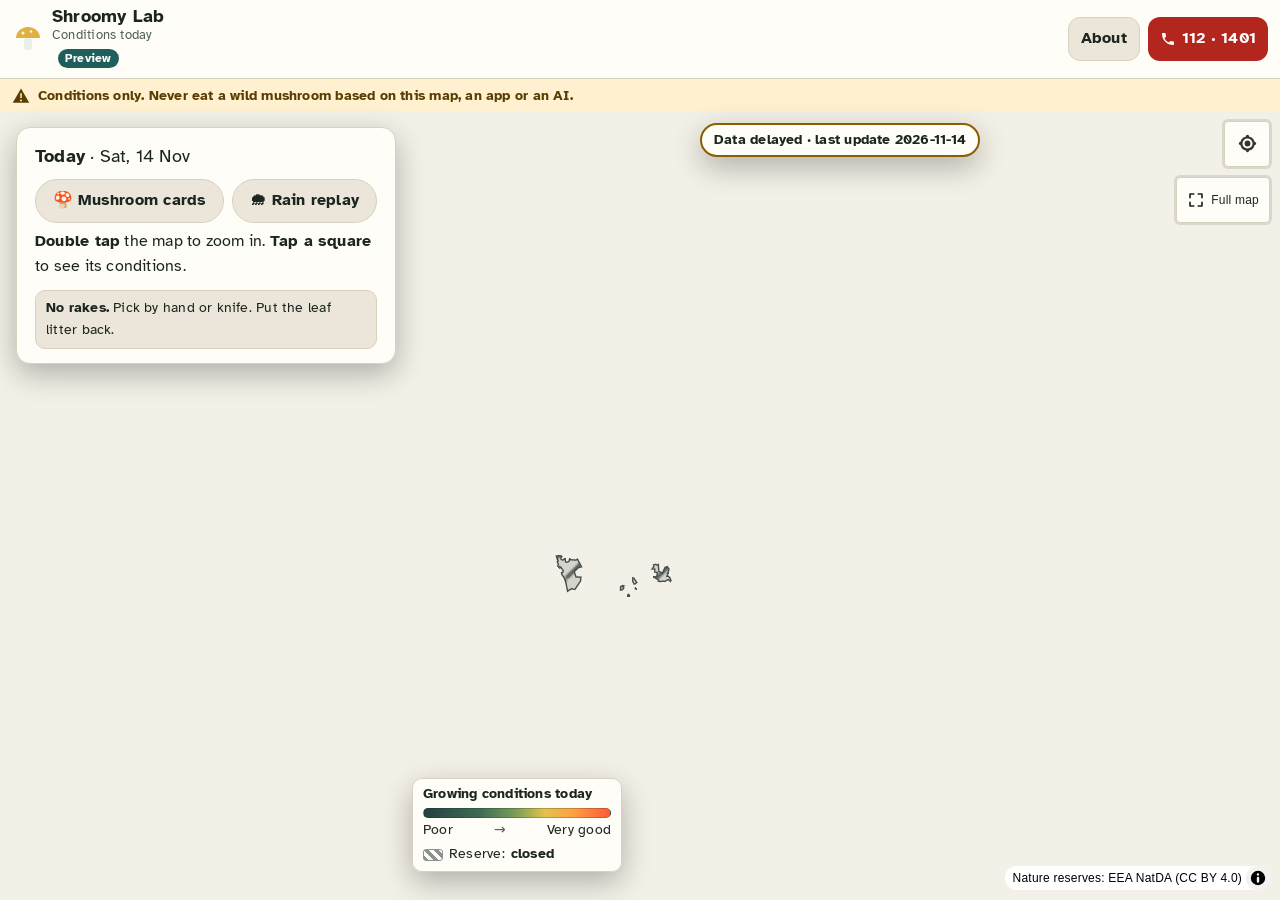
==== commit 0eacfa87: "Shroomy Lab: 50 m heat map (lab/ only), from branch lab 6b46b62" ====
--- a/lab/index.html
+++ b/lab/index.html
@@ -9,8 +9,8 @@
   <meta property="og:description" content="Today's growing conditions for wild mushrooms in Cyprus forests. Conditions only." />
   <title>Shroomy Lab · mushroom growing conditions in Cyprus</title>
   <link rel="icon" href="data:image/svg+xml,%3Csvg xmlns='http://www.w3.org/2000/svg' viewBox='0 0 32 32'%3E%3Cpath d='M4 15c0-6 5-11 12-11s12 5 12 11z' fill='%23e0b040'/%3E%3Crect x='12' y='15' width='8' height='12' rx='3' fill='%23e9efe6'/%3E%3C/svg%3E" />
-  <script type="module" crossorigin src="./assets/main-BOtK5lA-.js"></script>
-  <link rel="modulepreload" crossorigin href="./assets/theme-C9IOXCSn.js">
+  <script type="module" crossorigin src="./assets/main-D-tNEg8W.js"></script>
+  <link rel="modulepreload" crossorigin href="./assets/theme-BJ_Kln-D.js">
   <link rel="stylesheet" crossorigin href="./assets/theme-C7DNfvDf.css">
   <link rel="stylesheet" crossorigin href="./assets/main-DDSyw2Ic.css">
 </head>
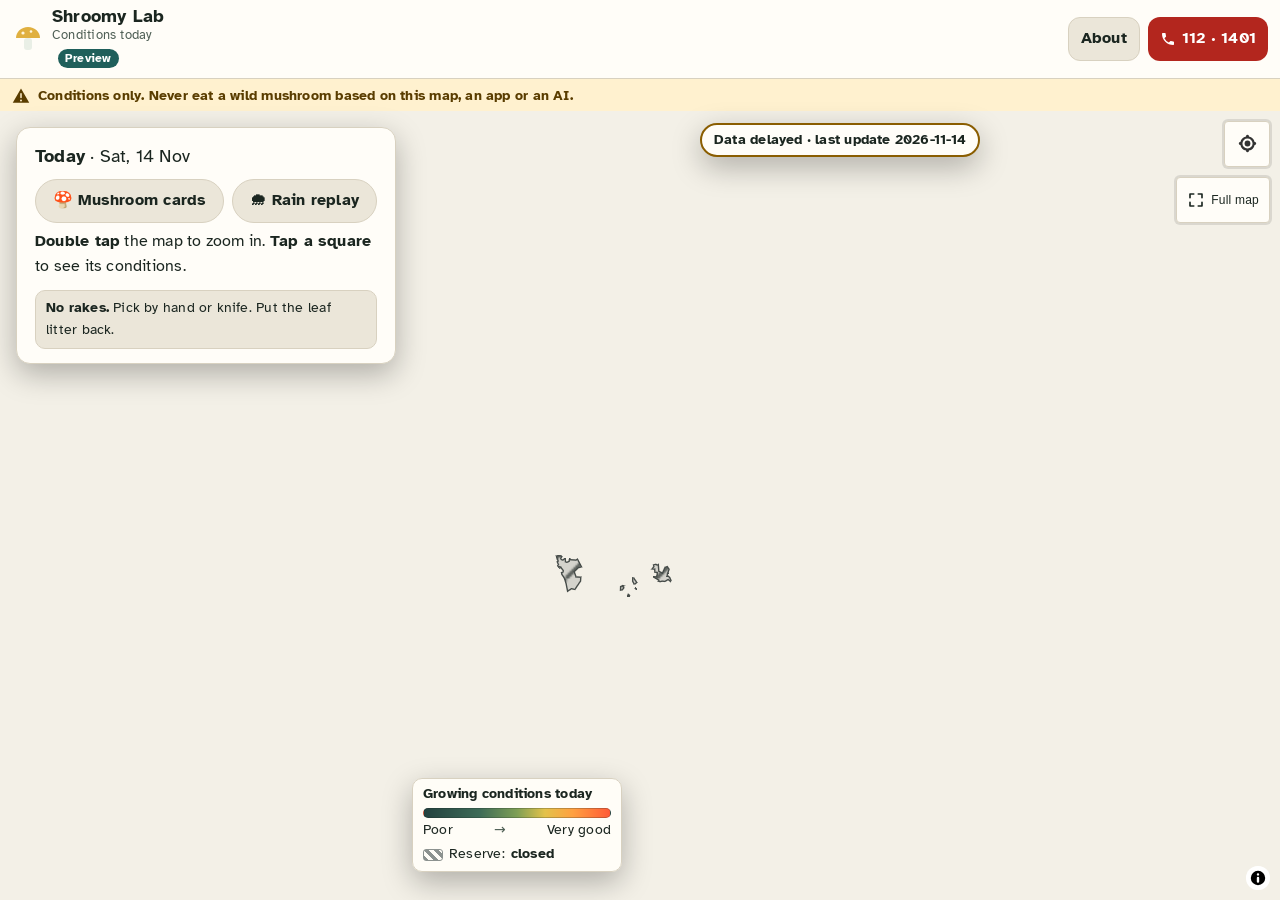
==== commit f0c5903e: "Shroomy Lab: map shows on first open (lab/ only), from branch lab 54aa41d" ====
--- a/lab/index.html
+++ b/lab/index.html
@@ -9,7 +9,7 @@
   <meta property="og:description" content="Today's growing conditions for wild mushrooms in Cyprus forests. Conditions only." />
   <title>Shroomy Lab · mushroom growing conditions in Cyprus</title>
   <link rel="icon" href="data:image/svg+xml,%3Csvg xmlns='http://www.w3.org/2000/svg' viewBox='0 0 32 32'%3E%3Cpath d='M4 15c0-6 5-11 12-11s12 5 12 11z' fill='%23e0b040'/%3E%3Crect x='12' y='15' width='8' height='12' rx='3' fill='%23e9efe6'/%3E%3C/svg%3E" />
-  <script type="module" crossorigin src="./assets/main-D-tNEg8W.js"></script>
+  <script type="module" crossorigin src="./assets/main-aP-fALXM.js"></script>
   <link rel="modulepreload" crossorigin href="./assets/theme-BJ_Kln-D.js">
   <link rel="stylesheet" crossorigin href="./assets/theme-C7DNfvDf.css">
   <link rel="stylesheet" crossorigin href="./assets/main-DDSyw2Ic.css">
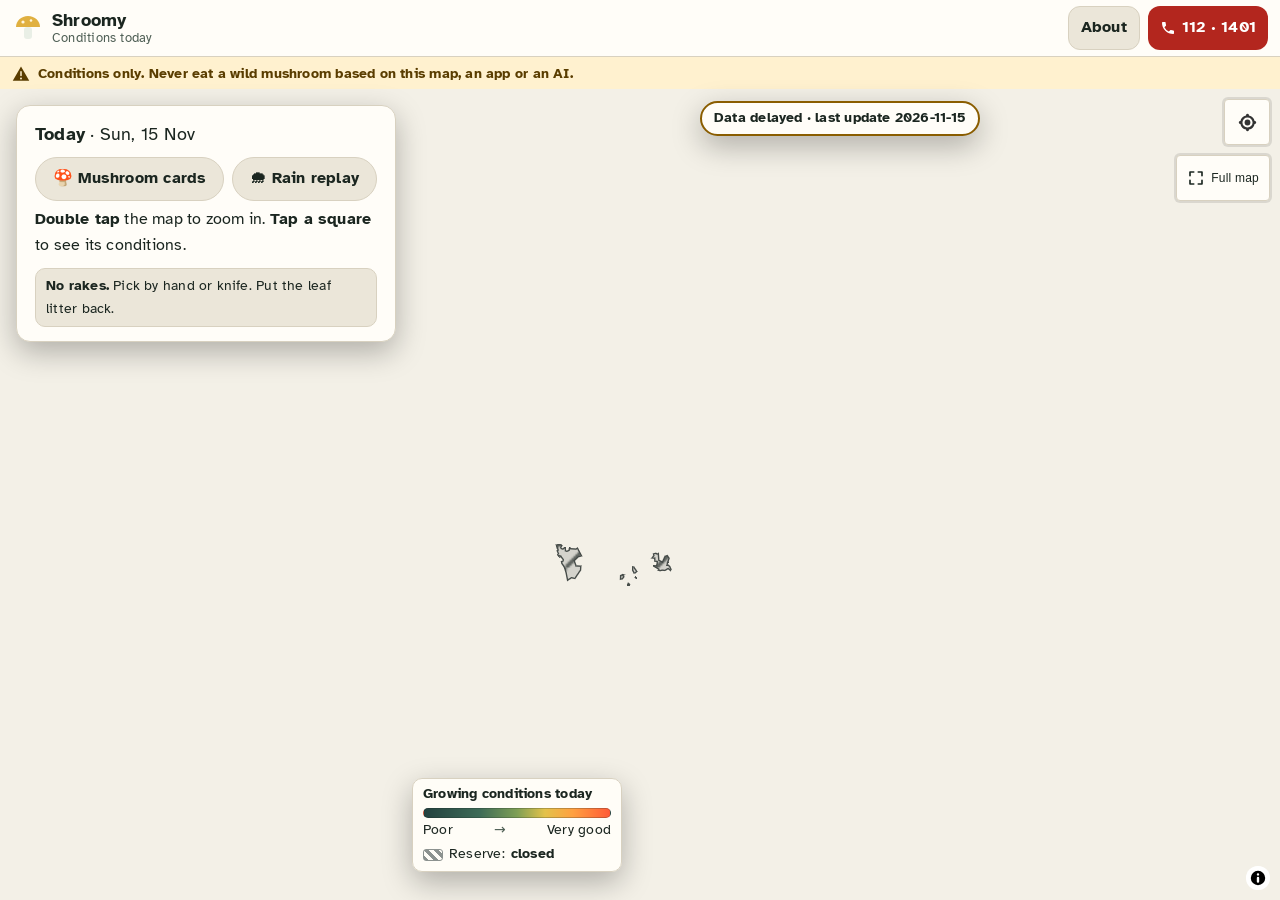
==== commit 9d4b1f18: "Shroomy: daily update 2026-11-15" ====
--- a/lab/index.html
+++ b/lab/index.html
@@ -5,11 +5,11 @@
   <meta name="viewport" content="width=device-width, initial-scale=1, viewport-fit=cover" />
   <meta name="theme-color" content="#14211b" />
   <meta name="description" content="Today's growing conditions for wild mushrooms in Cyprus forests. Conditions only. Never eat a wild mushroom based on this map, an app or an AI." />
-  <meta property="og:title" content="Shroomy Lab" />
+  <meta property="og:title" content="Shroomy" />
   <meta property="og:description" content="Today's growing conditions for wild mushrooms in Cyprus forests. Conditions only." />
-  <title>Shroomy Lab · mushroom growing conditions in Cyprus</title>
+  <title>Shroomy · mushroom growing conditions in Cyprus</title>
   <link rel="icon" href="data:image/svg+xml,%3Csvg xmlns='http://www.w3.org/2000/svg' viewBox='0 0 32 32'%3E%3Cpath d='M4 15c0-6 5-11 12-11s12 5 12 11z' fill='%23e0b040'/%3E%3Crect x='12' y='15' width='8' height='12' rx='3' fill='%23e9efe6'/%3E%3C/svg%3E" />
-  <script type="module" crossorigin src="./assets/main-aP-fALXM.js"></script>
+  <script type="module" crossorigin src="./assets/main-DSSFS57G.js"></script>
   <link rel="modulepreload" crossorigin href="./assets/theme-BJ_Kln-D.js">
   <link rel="stylesheet" crossorigin href="./assets/theme-C7DNfvDf.css">
   <link rel="stylesheet" crossorigin href="./assets/main-DDSyw2Ic.css">
@@ -17,14 +17,14 @@
 <body>
   <div class="app">
     <header class="topbar">
-      <a class="brand" href="./" aria-label="Shroomy Lab, home" data-tip="Reload the map.">
+      <a class="brand" href="./" aria-label="Shroomy, home" data-tip="Reload the map.">
         <svg width="32" height="32" viewBox="0 0 32 32" aria-hidden="true">
           <path d="M4 15c0-6 5-11 12-11s12 5 12 11z" fill="#e0b040" />
           <circle cx="11" cy="10" r="1.6" fill="#fff6dc" /><circle cx="19" cy="8.5" r="1.3" fill="#fff6dc" />
           <rect x="12" y="15" width="8" height="12" rx="3" fill="#e9efe6" />
         </svg>
         <span class="brand-text">
-          <span class="brand-name">Shroomy Lab</span>
+          <span class="brand-name">Shroomy</span>
           <span class="brand-sub">Conditions today</span>
         </span>
       </a>
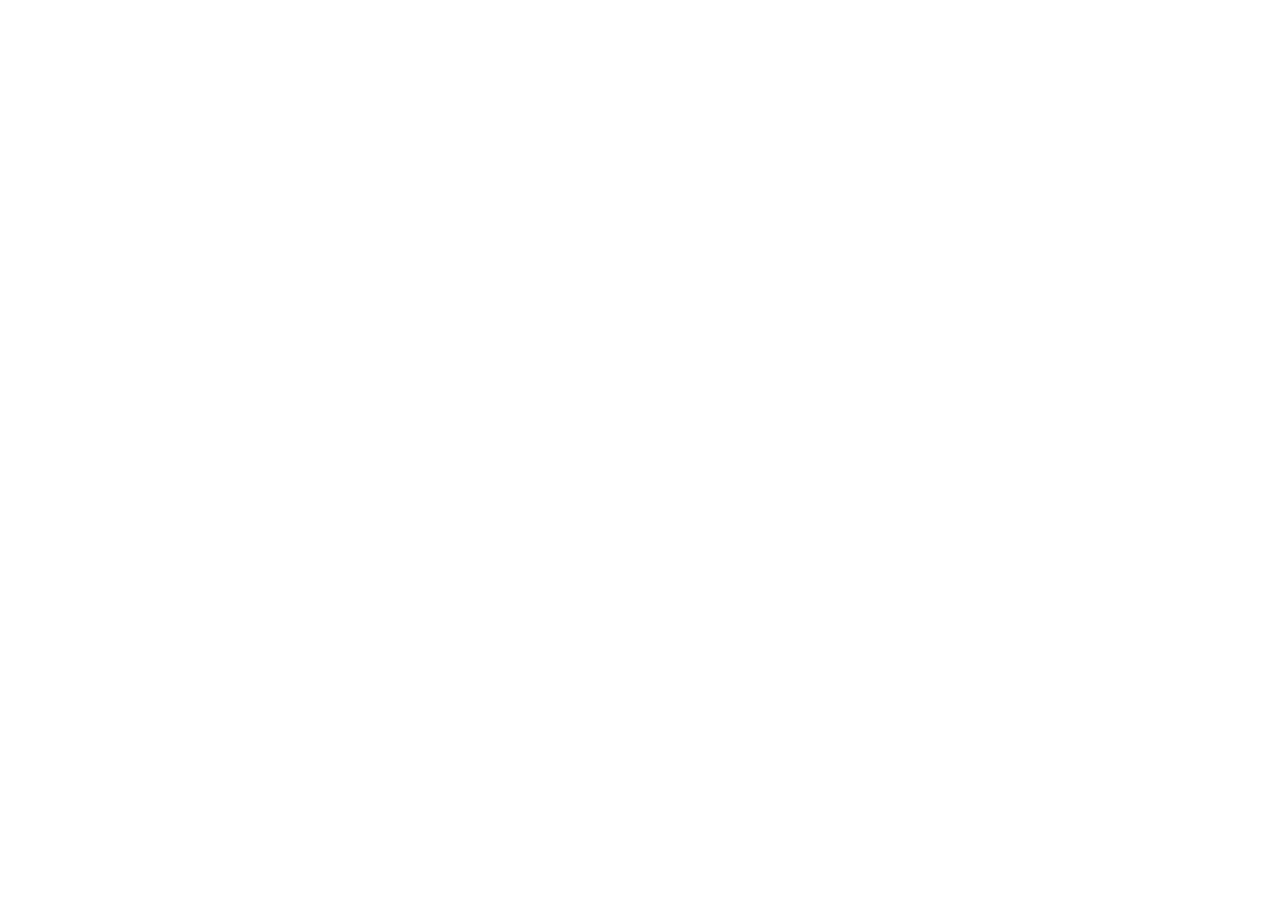
==== commit 852b8e7b: "lab/: Shroomy moved to https://realexis.github.io/shroomy/ (forwarding pages only)" ====
--- a/lab/index.html
+++ b/lab/index.html
@@ -2,53 +2,16 @@
 <html lang="en">
 <head>
   <meta charset="utf-8" />
-  <meta name="viewport" content="width=device-width, initial-scale=1, viewport-fit=cover" />
-  <meta name="theme-color" content="#14211b" />
-  <meta name="description" content="Today's growing conditions for wild mushrooms in Cyprus forests. Conditions only. Never eat a wild mushroom based on this map, an app or an AI." />
-  <meta property="og:title" content="Shroomy" />
-  <meta property="og:description" content="Today's growing conditions for wild mushrooms in Cyprus forests. Conditions only." />
-  <title>Shroomy · mushroom growing conditions in Cyprus</title>
-  <link rel="icon" href="data:image/svg+xml,%3Csvg xmlns='http://www.w3.org/2000/svg' viewBox='0 0 32 32'%3E%3Cpath d='M4 15c0-6 5-11 12-11s12 5 12 11z' fill='%23e0b040'/%3E%3Crect x='12' y='15' width='8' height='12' rx='3' fill='%23e9efe6'/%3E%3C/svg%3E" />
-  <script type="module" crossorigin src="./assets/main-DSSFS57G.js"></script>
-  <link rel="modulepreload" crossorigin href="./assets/theme-BJ_Kln-D.js">
-  <link rel="stylesheet" crossorigin href="./assets/theme-C7DNfvDf.css">
-  <link rel="stylesheet" crossorigin href="./assets/main-DDSyw2Ic.css">
+  <meta name="viewport" content="width=device-width, initial-scale=1" />
+  <title>Shroomy has moved</title>
+  <link rel="canonical" href="https://realexis.github.io/shroomy/" />
+  <meta http-equiv="refresh" content="0; url=https://realexis.github.io/shroomy/" />
+  <script>location.replace("https://realexis.github.io/shroomy/" + location.search + location.hash);</script>
+  <style>body{font-family:system-ui,sans-serif;margin:2rem;line-height:1.5;color:#14211b;background:#f4f2ea}a{color:#14211b;font-weight:700}</style>
 </head>
 <body>
-  <div class="app">
-    <header class="topbar">
-      <a class="brand" href="./" aria-label="Shroomy, home" data-tip="Reload the map.">
-        <svg width="32" height="32" viewBox="0 0 32 32" aria-hidden="true">
-          <path d="M4 15c0-6 5-11 12-11s12 5 12 11z" fill="#e0b040" />
-          <circle cx="11" cy="10" r="1.6" fill="#fff6dc" /><circle cx="19" cy="8.5" r="1.3" fill="#fff6dc" />
-          <rect x="12" y="15" width="8" height="12" rx="3" fill="#e9efe6" />
-        </svg>
-        <span class="brand-text">
-          <span class="brand-name">Shroomy</span>
-          <span class="brand-sub">Conditions today</span>
-        </span>
-      </a>
-      <a class="about-link" href="about.html" data-tip="What this map shows, where the data comes from, and its limits.">About</a>
-      <button class="sos" type="button" data-emergency aria-haspopup="dialog" aria-label="Poisoning emergency: 112 and 1401"
-        data-tip="Mushroom poisoning help: call 112 (ambulance) or the Cyprus Poison Centre 1401. Do not wait for symptoms.">
-        <svg width="16" height="16" viewBox="0 0 24 24" aria-hidden="true"><path fill="currentColor" d="M6.6 10.8a15.1 15.1 0 0 0 6.6 6.6l2.2-2.2c.3-.3.7-.4 1-.2 1.1.4 2.3.6 3.6.6.6 0 1 .4 1 1V20c0 .6-.4 1-1 1A17 17 0 0 1 3 4c0-.6.4-1 1-1h3.5c.6 0 1 .4 1 1 0 1.2.2 2.4.6 3.6.1.3 0 .7-.2 1z"/></svg>
-        <span>112 · 1401</span>
-      </button>
-    </header>
-
-    <div class="safety" role="note">
-      <svg width="18" height="18" viewBox="0 0 24 24" aria-hidden="true"><path fill="currentColor" d="M12 2 1 21h22L12 2Zm0 6c.6 0 1 .4 1 1v5a1 1 0 1 1-2 0V9c0-.6.4-1 1-1Zm0 11.2a1.3 1.3 0 1 1 0-2.6 1.3 1.3 0 0 1 0 2.6Z"/></svg>
-      <span>Conditions only. Never eat a wild mushroom based on this map, an app or an AI.</span>
-    </div>
-
-    <main class="stage">
-      <div id="map" role="region" aria-label="Map of today's growing conditions in Cyprus"></div>
-      <div id="loading" class="loading" role="status"><span class="spinner" aria-hidden="true"></span>
-        <span id="loading-text">Loading the forest map…</span></div>
-      <div id="delayed" class="delayed" role="status" hidden></div>
-      <div id="map-legend" class="map-legend" role="img" tabindex="0"></div>
-      <section id="sheet" class="sheet" aria-label="Today and the tapped square"></section>
-    </main>
-  </div>
+  <h1>Shroomy has moved</h1>
+  <p>The new address is <a href="https://realexis.github.io/shroomy/">realexis.github.io/shroomy</a>.</p>
+  <p><strong>Conditions only. Never eat a wild mushroom based on this map, an app or an AI.</strong><br />Emergency: 112 · Cyprus Poison Centre: 1401</p>
 </body>
 </html>
